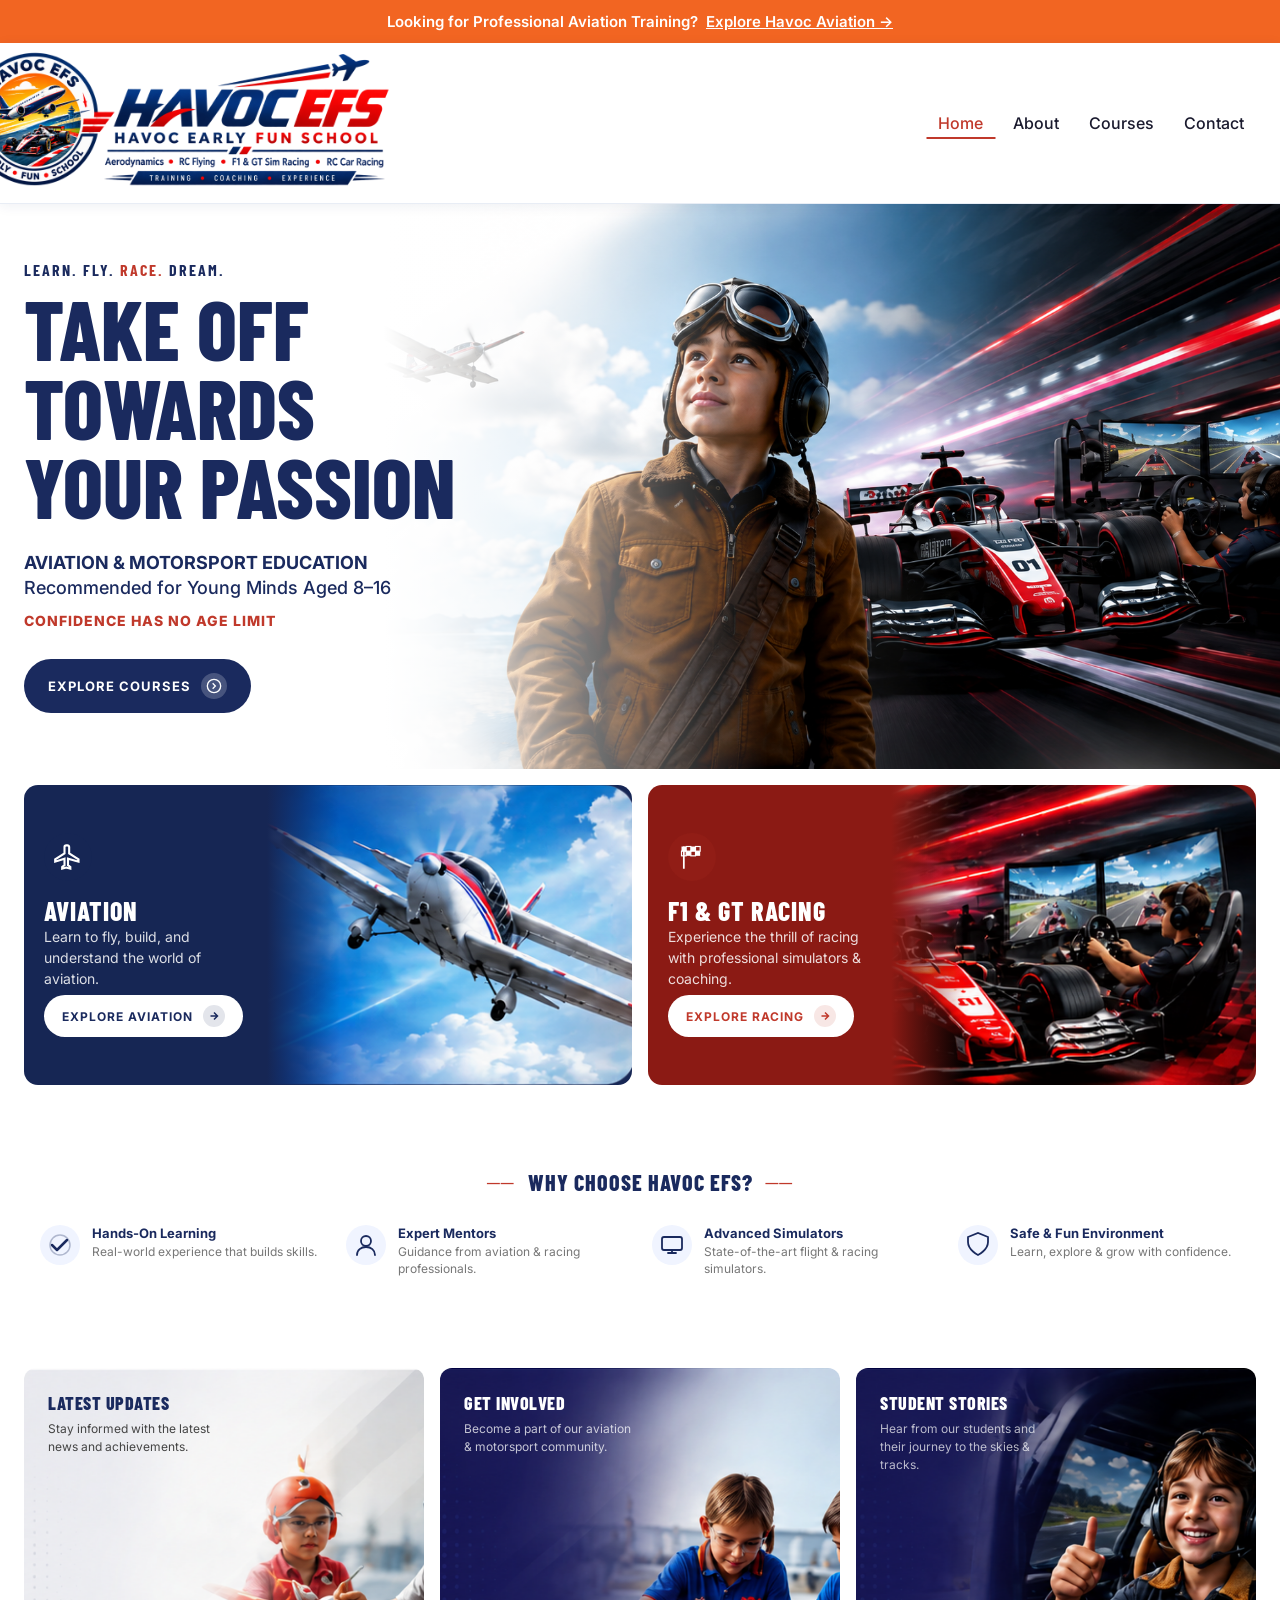
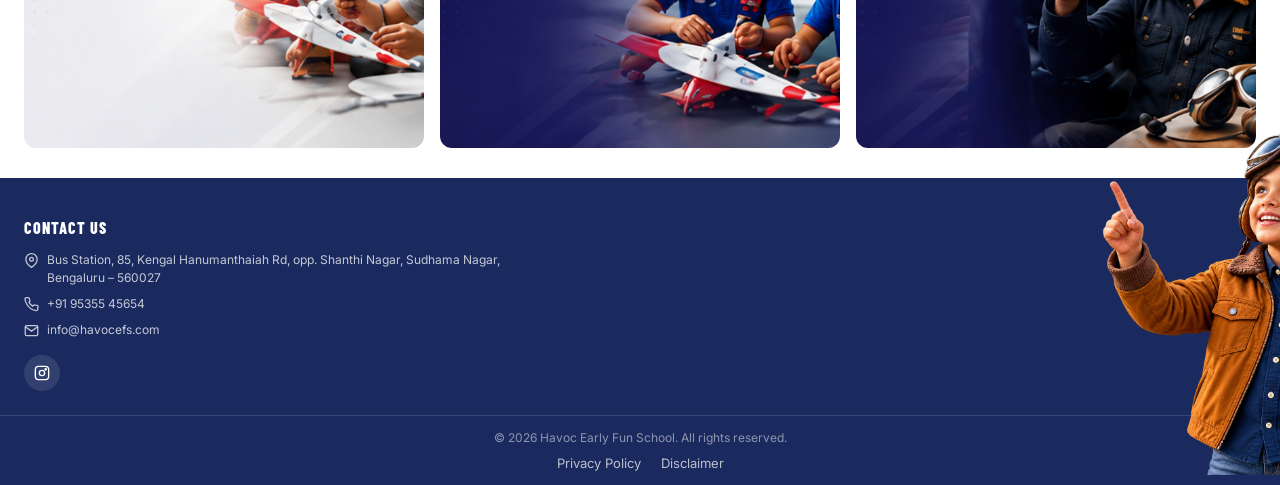
==== index.html @ c0b5cbd6 "UI: Add site-wide announcement banner pointing to Havoc Aviation" ====
<!DOCTYPE html>
<html lang="en">
<head>
  <meta charset="UTF-8" />
  <meta name="viewport" content="width=device-width, initial-scale=1.0" />
  <title>Havoc EFS – Havoc Early Fun School | Aviation & Motorsport for Kids</title>
  <meta name="description" content="Havoc Early Fun School – Aviation & Motorsport education for young minds aged 8–16. Learn aeromodelling, RC flying, F1 & GT sim racing with expert mentors." />
  <meta name="darkreader-lock" />
  <meta name="color-scheme" content="light dark" />
  <meta name="supported-color-schemes" content="light dark" />
  <link rel="preconnect" href="https://fonts.googleapis.com" />
  <link rel="preconnect" href="https://fonts.gstatic.com" crossorigin />
  <link href="https://fonts.googleapis.com/css2?family=Inter:wght@400;500;600;700;800;900&family=Barlow+Condensed:ital,wght@0,600;0,700;0,800;1,800&display=swap" rel="stylesheet" />
  <link rel="stylesheet" href="style.css" />
</head>
<body>

  <!-- ANNOUNCEMENT BAR -->
  <a href="https://havocaviation.com" class="announcement-bar" target="_blank" rel="noopener noreferrer">
    Looking for Professional Aviation Training? <span>Explore Havoc Aviation &rarr;</span>
  </a>

  <!-- NAVBAR -->
  <header class="navbar">
    <div class="nav-inner">
      <div class="nav-logo">
        <a href="/" id="logo-link">
          <img src="assets/home-page/logo.svg" alt="Havoc EFS – Havoc Early Fun School" class="nav-logo-img" />
        </a>
      </div>
      <button class="mobile-menu-btn" id="mobile-menu-btn" aria-label="Toggle Menu">
        <svg width="24" height="24" viewBox="0 0 24 24" fill="none" stroke="currentColor" stroke-width="2"><line x1="3" y1="12" x2="21" y2="12"/><line x1="3" y1="6" x2="21" y2="6"/><line x1="3" y1="18" x2="21" y2="18"/></svg>
      </button>
      <nav class="nav-links">
        <a href="/" class="nav-link active" id="nav-home">Home</a>
        <a href="/about" class="nav-link" id="nav-about">About</a>
        <a href="/courses" class="nav-link" id="nav-courses">Courses</a>

        <a href="/contact" class="nav-link" id="nav-contact">Contact</a>
      </nav>
    </div>
  </header>

  <!-- HERO -->
  <section class="hero" id="hero">
    <div class="bg-img-container right-align">
      <img src="assets/home-page/home-page_img1.png" alt="Havoc Hero Background">
      <div class="bg-img-overlay hero-gradient"></div>
    </div>
    <div class="hero-left">
      <p class="hero-tagline">LEARN. <span class="navy">FLY.</span> <span class="red">RACE.</span> DREAM.</p>
      <h1 class="hero-title">TAKE OFF TOWARDS<br>YOUR PASSION</h1>
      <p class="hero-sub" style="font-weight: 700; color: var(--navy); margin-bottom: 12px; line-height: 1.4;">
        AVIATION &amp; MOTORSPORT EDUCATION<br>
        <span style="font-weight: 500;">Recommended for Young Minds Aged 8–16</span>
      </p>
      <div style="color: var(--red); font-size: 14px; font-weight: 800; letter-spacing: 1px; margin-bottom: 30px;">
        CONFIDENCE HAS NO AGE LIMIT
      </div>
      <div class="hero-btns">
        <a href="/courses" class="btn-primary" id="btn-explore-courses">
          EXPLORE COURSES
          <span class="btn-icon-wrap"><svg width="16" height="16" viewBox="0 0 24 24" fill="none" stroke="currentColor" stroke-width="2"><circle cx="12" cy="12" r="10"/><path d="M10 8l4 4-4 4"/></svg></span>
        </a>
      </div>
    </div>
  </section>

  <!-- CARDS -->
  <section class="cards-section">
    <div class="card-aviation">
      <div class="card-left-content">
        <div class="card-icon-wrap blue-icon">
          <svg width="28" height="28" viewBox="0 0 24 24" fill="none" stroke="white" stroke-width="1.8">
            <path d="M21 16v-2l-8-5V3.5A1.5 1.5 0 0 0 11.5 2h-1A1.5 1.5 0 0 0 9 3.5V9l-8 5v2l8-2.5V19l-2 1.5V22l3.5-1 3.5 1v-1.5L12 19v-5.5z"/>
          </svg>
        </div>
        <div class="card-text">
          <h2 class="card-title">AVIATION</h2>
          <p class="card-desc">Learn to fly, build, and<br>understand the world of aviation.</p>
          <a href="/courses" class="btn-card-white" id="btn-explore-aviation">
            EXPLORE AVIATION
            <span class="btn-arrow-wrap"><svg width="12" height="12" viewBox="0 0 24 24" fill="none" stroke="#1a2a5e" stroke-width="3"><path d="M5 12h14M12 5l7 7-7 7"/></svg></span>
          </a>
        </div>
      </div>
      <div class="card-image-panel">
        <img src="assets/home-page/aviation.png" class="card-bg-img" alt="Aviation Background">
      </div>
    </div>
    <div class="card-racing">
      <div class="card-left-content">
        <div class="card-icon-wrap red-icon">
          <svg width="28" height="28" viewBox="0 0 24 24" fill="white">
            <rect x="3" y="3" width="4" height="4" fill="white"/>
            <rect x="7" y="3" width="4" height="4" fill="none" stroke="white" stroke-width="1"/>
            <rect x="11" y="3" width="4" height="4" fill="white"/>
            <rect x="15" y="3" width="4" height="4" fill="none" stroke="white" stroke-width="1"/>
            <rect x="3" y="7" width="4" height="4" fill="none" stroke="white" stroke-width="1"/>
            <rect x="7" y="7" width="4" height="4" fill="white"/>
            <rect x="11" y="7" width="4" height="4" fill="none" stroke="white" stroke-width="1"/>
            <rect x="15" y="7" width="4" height="4" fill="white"/>
            <line x1="5" y1="3" x2="5" y2="22" stroke="white" stroke-width="1.5"/>
          </svg>
        </div>
        <div class="card-text">
          <h2 class="card-title">F1 &amp; GT RACING</h2>
          <p class="card-desc">Experience the thrill of racing<br>with professional simulators &amp;<br>coaching.</p>
          <a href="/courses" class="btn-card-red" id="btn-explore-racing">
            EXPLORE RACING
            <span class="btn-arrow-wrap red-arrow"><svg width="12" height="12" viewBox="0 0 24 24" fill="none" stroke="#c0392b" stroke-width="3"><path d="M5 12h14M12 5l7 7-7 7"/></svg></span>
          </a>
        </div>
      </div>
      <div class="card-image-panel">
        <img src="assets/home-page/f1.png" class="card-bg-img" alt="F1 Racing Background">
      </div>
    </div>
  </section>

  <!-- WHY CHOOSE + EVENTS -->
  <section class="why-events-section">
    <div class="why-section">
      <h2 class="section-title">
        <span class="red-line">&#9472;&#9472;</span>
        &nbsp;WHY CHOOSE HAVOC EFS?&nbsp;
        <span class="red-line">&#9472;&#9472;</span>
      </h2>
      <div class="why-grid">
        <div class="why-item">
          <div class="why-icon">
            <svg width="40" height="40" viewBox="0 0 40 40" fill="none">
              <circle cx="20" cy="20" r="20" fill="#f0f4ff"/>
              <path d="M12 20l5 5 10-10" stroke="#1a2a5e" stroke-width="2.5" stroke-linecap="round" stroke-linejoin="round"/>
              <rect x="10" y="10" width="20" height="20" rx="10" fill="none" stroke="#1a2a5e" stroke-width="1.5" opacity="0.3"/>
            </svg>
          </div>
          <div class="why-text">
            <strong>Hands-On Learning</strong>
            <p>Real-world experience that builds skills.</p>
          </div>
        </div>
        <div class="why-item">
          <div class="why-icon">
            <svg width="40" height="40" viewBox="0 0 40 40" fill="none">
              <circle cx="20" cy="20" r="20" fill="#f0f4ff"/>
              <circle cx="20" cy="16" r="5" stroke="#1a2a5e" stroke-width="1.8" fill="none"/>
              <path d="M11 30c0-5 4-8 9-8s9 3 9 8" stroke="#1a2a5e" stroke-width="1.8" fill="none" stroke-linecap="round"/>
            </svg>
          </div>
          <div class="why-text">
            <strong>Expert Mentors</strong>
            <p>Guidance from aviation &amp; racing professionals.</p>
          </div>
        </div>
        <div class="why-item">
          <div class="why-icon">
            <svg width="40" height="40" viewBox="0 0 40 40" fill="none">
              <circle cx="20" cy="20" r="20" fill="#f0f4ff"/>
              <rect x="10" y="12" width="20" height="13" rx="2" stroke="#1a2a5e" stroke-width="1.8" fill="none"/>
              <path d="M16 28h8M20 25v3" stroke="#1a2a5e" stroke-width="1.8" stroke-linecap="round"/>
            </svg>
          </div>
          <div class="why-text">
            <strong>Advanced Simulators</strong>
            <p>State-of-the-art flight &amp; racing simulators.</p>
          </div>
        </div>
        <div class="why-item">
          <div class="why-icon">
            <svg width="40" height="40" viewBox="0 0 40 40" fill="none">
              <circle cx="20" cy="20" r="20" fill="#f0f4ff"/>
              <path d="M20 30s10-5 10-13V12l-10-4-10 4v5c0 8 10 13 10 13z" stroke="#1a2a5e" stroke-width="1.8" fill="none"/>
            </svg>
          </div>
          <div class="why-text">
            <strong>Safe &amp; Fun Environment</strong>
            <p>Learn, explore &amp; grow with confidence.</p>
          </div>
        </div>
      </div>
    </div>

  </section>



  <!-- BOTTOM 3 CARDS -->
  <section class="bottom-cards-section">
    <div class="bottom-card bc-updates" style="background-image: url('assets/home-page/updates.png'); background-size: cover; background-position: center;">
      <div class="bc-text">
        <h3>LATEST UPDATES</h3>
        <p>Stay informed with the latest news and achievements.</p>
      </div>
    </div>
    <div class="bottom-card bc-involved" style="background-image: url('assets/home-page/involved.png'); background-size: cover; background-position: center;">
      <div class="bc-text">
        <h3>GET INVOLVED</h3>
        <p>Become a part of our aviation &amp; motorsport community.</p>
      </div>
    </div>
    <div class="bottom-card bc-stories" style="background-image: url('assets/home-page/stories.png'); background-size: cover; background-position: center;">
      <div class="bc-text">
        <h3>STUDENT STORIES</h3>
        <p>Hear from our students and their journey to the skies &amp; tracks.</p>
      </div>
    </div>
  </section>

  <!-- FOOTER -->
  <footer class="site-footer">
    <div class="footer-top">
      <div class="footer-contact">
        <h4>CONTACT US</h4>
        <div class="contact-row">
          <svg width="15" height="15" viewBox="0 0 24 24" fill="none" stroke="currentColor" stroke-width="2"><path d="M21 10c0 7-9 13-9 13S3 17 3 10a9 9 0 0 1 18 0z"/><circle cx="12" cy="10" r="3"/></svg>
          <span>Bus Station, 85, Kengal Hanumanthaiah Rd, opp. Shanthi Nagar, Sudhama Nagar, Bengaluru – 560027</span>
        </div>
        <div class="contact-row">
          <svg width="15" height="15" viewBox="0 0 24 24" fill="none" stroke="currentColor" stroke-width="2"><path d="M22 16.92v3a2 2 0 0 1-2.18 2 19.79 19.79 0 0 1-8.63-3.07A19.5 19.5 0 0 1 4.69 12 19.79 19.79 0 0 1 1.61 3.38 2 2 0 0 1 3.59 1h3a2 2 0 0 1 2 1.72c.127.96.361 1.903.7 2.81a2 2 0 0 1-.45 2.11L7.91 8.56a16 16 0 0 0 6 6l1.27-1.27a2 2 0 0 1 2.11-.45c.907.339 1.85.573 2.81.7A2 2 0 0 1 22 16.92z"/></svg>
          <span>+91 95355 45654</span>
        </div>
        <div class="contact-row">
          <svg width="15" height="15" viewBox="0 0 24 24" fill="none" stroke="currentColor" stroke-width="2"><path d="M4 4h16c1.1 0 2 .9 2 2v12c0 1.1-.9 2-2 2H4c-1.1 0-2-.9-2-2V6c0-1.1.9-2 2-2z"/><polyline points="22,6 12,13 2,6"/></svg>
          <span>info@havocefs.com</span>
        </div>
        <div class="social-links">
          <a href="#" class="social-icon" id="social-ig" aria-label="Instagram"><svg width="16" height="16" viewBox="0 0 24 24" fill="none" stroke="currentColor" stroke-width="2"><rect x="2" y="2" width="20" height="20" rx="5" ry="5"/><circle cx="12" cy="12" r="4"/><circle cx="17.5" cy="6.5" r="1" fill="currentColor"/></svg></a>
        </div>
      </div>


      <div class="footer-kid">
        <img src="assets/home-page/boy-corner.png" alt="Young pilot" />
      </div>
    </div>

    <div class="footer-bottom">
      <p>© 2026 Havoc Early Fun School. All rights reserved.</p>
      <div class="footer-legal-links" style="margin-top: 10px; display: flex; justify-content: center; gap: 20px;">
        <a href="/privacy-policy" style="color: rgba(255,255,255,0.7); text-decoration: none; font-size: 13px;">Privacy Policy</a>
        <a href="/disclaimer" style="color: rgba(255,255,255,0.7); text-decoration: none; font-size: 13px;">Disclaimer</a>
      </div>
    </div>
  </footer>

  <script src="script.js"></script>
</body>
</html>
---- style.css ----
/* ===========================
   HAVOC EFS — style.css
   =========================== */

*, *::before, *::after { box-sizing: border-box; margin: 0; padding: 0; }

:root {
  color-scheme: light;
  --navy: #1a2a5e;
  --red: #c0392b;
  --red-light: #e74c3c;
  --gold: #e8a020;
  --white: #ffffff;
  --off-white: #f8f9fc;
  --text-dark: #1a1a2e;
  --text-mid: #444;
  --text-light: #777;
  --card-blue-bg: #162654;
  --card-red-bg: #8b1a14;
  --font-main: 'Inter', sans-serif;
  --font-display: 'Barlow Condensed', sans-serif;
}

html { scroll-behavior: smooth; }

body {
  font-family: var(--font-main);
  color: var(--text-dark);
  background: #fff;
  overflow-x: hidden;
}

/* ======= ANNOUNCEMENT BAR ======= */
.announcement-bar {
  display: block;
  background-color: #f26522;
  color: #fff;
  text-align: center;
  padding: 12px 15px;
  font-size: 15px;
  font-weight: 600;
  text-decoration: none;
  font-family: var(--font-body);
  transition: background-color 0.2s ease;
}

.announcement-bar:hover {
  background-color: #e55311;
  color: #fff;
}

.announcement-bar span {
  text-decoration: underline;
  margin-left: 4px;
}

/* ======= NAVBAR ======= */
.navbar {
  position: sticky;
  top: 0;
  z-index: 1000;
  background: #fff;
  border-bottom: 1px solid #e8edf5;
  box-shadow: 0 2px 12px rgba(26,42,94,0.07);
}

.nav-inner {
  width: 100%;
  max-width: 1400px;
  margin: 0 auto;
  padding: 0 24px;
  display: flex;
  align-items: center;
  justify-content: space-between;
  min-height: 120px;
}

.nav-logo {
  display: flex;
  align-items: center;
  gap: 12px;
  text-decoration: none;
}

.logo-badge svg { display: block; flex-shrink: 0; }


.nav-logo a {
  display: block;
  line-height: 0;
}

.nav-logo-img {
  height: 160px;
  width: auto;
  display: block;
  object-fit: contain;
  margin-left: -72px;
}

/* Prevent Dark Reader from inverting the logo */
html[data-darkreader-mode] .nav-logo-img,
html[data-darkreader-scheme="dark"] .nav-logo-img {
  filter: invert(1) hue-rotate(180deg) !important;
}



.nav-links {
  display: flex;
  align-items: center;
  gap: 6px;
}

.nav-link {
  font-size: 16px;
  font-weight: 500;
  color: var(--text-dark);
  text-decoration: none;
  padding: 6px 12px;
  border-radius: 4px;
  transition: color 0.2s;
  position: relative;
}

.mobile-menu-btn {
  display: none;
  background: none;
  border: none;
  cursor: pointer;
  color: var(--navy);
  padding: 8px;
}

.nav-link::after {
  content: '';
  position: absolute;
  bottom: 0;
  left: 50%;
  transform: translateX(-50%);
  width: 0;
  height: 2px;
  background: var(--red);
  transition: width 0.2s ease, opacity 0.2s ease;
  opacity: 0;
}

.nav-link.active { color: var(--red); }
.nav-link.active::after,
.nav-link:hover::after { width: 100%; opacity: 1; }
.nav-link:hover { color: var(--red); }

.btn-login {
  display: flex;
  align-items: center;
  gap: 7px;
  background: var(--navy);
  color: #fff;
  font-size: 13px;
  font-weight: 600;
  padding: 9px 20px;
  border-radius: 50px;
  text-decoration: none;
  margin-left: 10px;
  transition: background 0.2s, transform 0.15s;
}

.btn-login:hover { background: var(--red); transform: translateY(-1px); }

/* ======= HERO ======= */
.hero {
  width: 100%;
  display: flex;
  align-items: stretch;
  min-height: 500px;
  overflow: hidden;
  position: relative;
  background: #fff;
}

.hero-left {
  flex: 0 0 40%;
  max-width: 580px;
  padding: 56px 32px 56px clamp(24px, calc((100vw - 1400px) / 2 + 24px), 120px);
  display: flex;
  flex-direction: column;
  justify-content: center;
  z-index: 2;
  background: transparent;
}

.hero-tagline {
  font-family: var(--font-display);
  font-size: 16px;
  font-weight: 700;
  color: var(--navy);
  letter-spacing: 2px;
  margin-bottom: 10px;
}

.hero-tagline .red { color: var(--red); }

.hero-title {
  font-family: var(--font-display);
  font-size: clamp(48px, 6.5vw, 92px);
  font-weight: 800;
  color: var(--navy);
  line-height: 0.95;
  margin-bottom: 24px;
  text-transform: uppercase;
}

.hero-sub {
  font-size: 18px;
  color: var(--navy);
  line-height: 1.5;
  margin-bottom: 40px;
}

.hero-btns {
  display: flex;
  align-items: center;
  gap: 14px;
  flex-wrap: wrap;
}

.btn-primary {
  display: inline-flex;
  align-items: center;
  gap: 10px;
  background: var(--navy);
  color: #fff;
  font-size: 13px;
  font-weight: 700;
  letter-spacing: 1px;
  padding: 14px 24px;
  border-radius: 50px;
  text-decoration: none;
  transition: background 0.2s, transform 0.15s;
}

.btn-primary:hover { background: var(--red); transform: translateY(-2px); }

.btn-icon-wrap {
  display: flex;
  align-items: center;
  justify-content: center;
  width: 26px;
  height: 26px;
  border-radius: 50%;
  background: rgba(255,255,255,0.2);
}

.btn-icon-wrap.play { background: rgba(255,255,255,0.2); }

.btn-outline {
  display: inline-flex;
  align-items: center;
  gap: 10px;
  background: transparent;
  color: var(--navy);
  font-size: 13px;
  font-weight: 700;
  letter-spacing: 1px;
  padding: 13px 24px;
  border-radius: 50px;
  border: 2px solid var(--navy);
  text-decoration: none;
  transition: all 0.2s;
}

.btn-outline:hover { background: var(--navy); color: #fff; }


/* ======= CARDS: AVIATION + RACING ======= */
/* ===== CARDS SECTION ===== */
.cards-section {
  max-width: 1400px;
  margin: 0 auto;
  padding: 16px 24px 24px;
  display: grid;
  grid-template-columns: 1fr 1fr;
  gap: 16px;
  box-sizing: border-box;
}

.card-aviation,
.card-racing {
  display: flex;
  flex-direction: row;
  align-items: stretch;
  min-height: 300px;
  border-radius: 14px;
  overflow: hidden;
  position: relative;
}

.card-aviation { background-color: var(--card-blue-bg); }
.card-racing  { background-color: var(--card-red-bg); }

/* Left text panel */
.card-left-content {
  flex: 0 0 40%;
  padding: 28px 20px;
  display: flex;
  flex-direction: column;
  justify-content: center;
  gap: 10px;
  position: relative;
  z-index: 2;
}

/* Right image panel */
.card-image-panel {
  flex: 1;
  position: relative;
  overflow: hidden;
}

.card-bg-img {
  position: absolute;
  top: 0; left: 0; right: 0; bottom: 0;
  width: 100%; height: 100%;
  object-fit: cover;
  object-position: right center;
  z-index: 0;
}

/* Gradient fade from card bg color into image on the left edge */
.card-aviation .card-image-panel::before {
  content: '';
  position: absolute;
  top: 0; left: 0; bottom: 0;
  width: 20%;
  background: linear-gradient(to right, var(--card-blue-bg) 0%, transparent 100%);
  z-index: 1;
}

.card-racing .card-image-panel::before {
  content: '';
  position: absolute;
  top: 0; left: 0; bottom: 0;
  width: 20%;
  background: linear-gradient(to right, var(--card-red-bg) 0%, transparent 100%);
  z-index: 1;
}

.card-icon-wrap {
  width: 48px;
  height: 48px;
  border-radius: 50%;
  display: flex;
  align-items: center;
  justify-content: center;
  margin-bottom: 4px;
}

.blue-icon { background: rgba(255,255,255,0.15); }
.red-icon  { background: rgba(255,255,255,0.15); }

.card-title {
  font-family: var(--font-display);
  font-size: 26px;
  font-weight: 800;
  color: #fff;
  letter-spacing: 1px;
  text-transform: uppercase;
}

.card-desc {
  font-size: 14px;
  color: rgba(255,255,255,0.85);
  line-height: 1.5;
}

.btn-card-white {
  display: inline-flex;
  align-items: center;
  gap: 10px;
  background: #fff;
  color: var(--navy);
  font-size: 12px;
  font-weight: 700;
  letter-spacing: 1px;
  padding: 10px 18px;
  border-radius: 50px;
  text-decoration: none;
  margin-top: 6px;
  align-self: flex-start;
  transition: transform 0.15s, box-shadow 0.15s;
}

.btn-card-white:hover { transform: translateY(-2px); box-shadow: 0 4px 14px rgba(0,0,0,0.2); }

.btn-card-red {
  display: inline-flex;
  align-items: center;
  gap: 10px;
  background: #fff;
  color: var(--red);
  font-size: 12px;
  font-weight: 700;
  letter-spacing: 1px;
  padding: 10px 18px;
  border-radius: 50px;
  text-decoration: none;
  margin-top: 6px;
  align-self: flex-start;
  transition: transform 0.15s, box-shadow 0.15s;
}

.btn-card-red:hover { transform: translateY(-2px); box-shadow: 0 4px 14px rgba(0,0,0,0.2); }

.btn-arrow-wrap {
  display: flex;
  align-items: center;
  justify-content: center;
  width: 22px;
  height: 22px;
  border-radius: 50%;
  background: rgba(26,42,94,0.12);
}
  display: inline-flex;
  align-items: center;
  gap: 10px;
  background: var(--navy);
  color: #fff;
  font-size: 13px;
  font-weight: 700;
  letter-spacing: 1px;
  padding: 14px 24px;
  border-radius: 50px;
  text-decoration: none;
  transition: background 0.2s, transform 0.15s;
}

.btn-primary:hover { background: var(--red); transform: translateY(-2px); }

.btn-icon-wrap {
  display: flex;
  align-items: center;
  justify-content: center;
  width: 26px;
  height: 26px;
  border-radius: 50%;
  background: rgba(255,255,255,0.2);
}

.btn-icon-wrap.play { background: rgba(255,255,255,0.2); }

.btn-outline {
  display: inline-flex;
  align-items: center;
  gap: 10px;
  background: transparent;
  color: var(--navy);
  font-size: 13px;
  font-weight: 700;
  letter-spacing: 1px;
  padding: 13px 24px;
  border-radius: 50px;
  border: 2px solid var(--navy);
  text-decoration: none;
  transition: all 0.2s;
}

.btn-outline:hover { background: var(--navy); color: #fff; }


/* ======= CARDS: AVIATION + RACING ======= */
/* ===== CARDS SECTION ===== */
.cards-section {
  max-width: 1400px;
  margin: 0 auto;
  padding: 16px 24px 24px;
  display: grid;
  grid-template-columns: 1fr 1fr;
  gap: 16px;
  box-sizing: border-box;
}

.card-aviation,
.card-racing {
  display: flex;
  flex-direction: row;
  align-items: stretch;
  min-height: 300px;
  border-radius: 14px;
  overflow: hidden;
  position: relative;
}

.card-aviation { background-color: var(--card-blue-bg); }
.card-racing  { background-color: var(--card-red-bg); }

/* Left text panel */
.card-left-content {
  flex: 0 0 40%;
  padding: 28px 20px;
  display: flex;
  flex-direction: column;
  justify-content: center;
  gap: 10px;
  position: relative;
  z-index: 2;
}

/* Right image panel */
.card-image-panel {
  flex: 1;
  position: relative;
  overflow: hidden;
}

.card-bg-img {
  position: absolute;
  top: 0; left: 0; right: 0; bottom: 0;
  width: 100%; height: 100%;
  object-fit: cover;
  object-position: right center;
  z-index: 0;
}

/* Gradient fade from card bg color into image on the left edge */
.card-aviation .card-image-panel::before {
  content: '';
  position: absolute;
  top: 0; left: 0; bottom: 0;
  width: 20%;
  background: linear-gradient(to right, var(--card-blue-bg) 0%, transparent 100%);
  z-index: 1;
}

.card-racing .card-image-panel::before {
  content: '';
  position: absolute;
  top: 0; left: 0; bottom: 0;
  width: 20%;
  background: linear-gradient(to right, var(--card-red-bg) 0%, transparent 100%);
  z-index: 1;
}

.card-icon-wrap {
  width: 48px;
  height: 48px;
  border-radius: 50%;
  display: flex;
  align-items: center;
  justify-content: center;
  margin-bottom: 4px;
}

.blue-icon { background: rgba(255,255,255,0.15); }
.red-icon  { background: rgba(255,255,255,0.15); }

.card-title {
  font-family: var(--font-display);
  font-size: 26px;
  font-weight: 800;
  color: #fff;
  letter-spacing: 1px;
  text-transform: uppercase;
}

.card-desc {
  font-size: 14px;
  color: rgba(255,255,255,0.85);
  line-height: 1.5;
}

.btn-card-white {
  display: inline-flex;
  align-items: center;
  gap: 10px;
  background: #fff;
  color: var(--navy);
  font-size: 12px;
  font-weight: 700;
  letter-spacing: 1px;
  padding: 10px 18px;
  border-radius: 50px;
  text-decoration: none;
  margin-top: 6px;
  align-self: flex-start;
  transition: transform 0.15s, box-shadow 0.15s;
}

.btn-card-white:hover { transform: translateY(-2px); box-shadow: 0 4px 14px rgba(0,0,0,0.2); }

.btn-card-red {
  display: inline-flex;
  align-items: center;
  gap: 10px;
  background: #fff;
  color: var(--red);
  font-size: 12px;
  font-weight: 700;
  letter-spacing: 1px;
  padding: 10px 18px;
  border-radius: 50px;
  text-decoration: none;
  margin-top: 6px;
  align-self: flex-start;
  transition: transform 0.15s, box-shadow 0.15s;
}

.btn-card-red:hover { transform: translateY(-2px); box-shadow: 0 4px 14px rgba(0,0,0,0.2); }

.btn-arrow-wrap {
  display: flex;
  align-items: center;
  justify-content: center;
  width: 22px;
  height: 22px;
  border-radius: 50%;
  background: rgba(26,42,94,0.12);
}

.btn-arrow-wrap.red-arrow { background: rgba(192,57,43,0.12); }


/* ======= WHY CHOOSE + EVENTS ======= */
.why-events-section {
  max-width: 1400px;
  margin: 0 auto;
  padding: 60px 24px;
  display: block;
}

.why-events-section .section-title {
  justify-content: center;
}

.section-title {
  font-family: var(--font-display);
  font-size: 22px;
  font-weight: 800;
  color: var(--navy);
  letter-spacing: 1px;
  text-transform: uppercase;
  margin-bottom: 24px;
  display: flex;
  align-items: center;
  gap: 8px;
}

.red-line { color: var(--red); font-size: 18px; }

.why-grid {
  display: grid;
  grid-template-columns: repeat(4, 1fr);
  gap: 24px;
  max-width: 1200px;
  margin: 30px auto 0;
}

.why-item {
  display: flex;
  align-items: flex-start;
  gap: 12px;
}

.why-icon { flex-shrink: 0; }

.why-text strong {
  display: block;
  font-size: 13px;
  font-weight: 700;
  color: var(--navy);
  margin-bottom: 3px;
}

.why-text p {
  font-size: 12px;
  color: var(--text-light);
  line-height: 1.4;
}

/* Events */
.events-section { display: flex; flex-direction: column; }

.events-header {
  display: flex;
  align-items: center;
  justify-content: space-between;
  margin-bottom: 18px;
}

.events-title-text {
  font-family: var(--font-display);
  font-size: 22px;
  font-weight: 800;
  color: var(--navy);
  letter-spacing: 1px;
  text-transform: uppercase;
  margin-bottom: 0;
}

.view-all-link {
  font-size: 12px;
  font-weight: 700;
  color: var(--navy);
  text-decoration: none;
  letter-spacing: 0.5px;
  display: flex;
  align-items: center;
  gap: 4px;
  transition: color 0.2s;
}

.view-all-link:hover { color: var(--red); }

.event-card {
  display: flex;
  align-items: center;
  gap: 14px;
  background: #fff;
  border: 1.5px solid #e4eaf5;
  border-radius: 10px;
  padding: 14px;
  box-shadow: 0 2px 12px rgba(26,42,94,0.07);
}

.event-date-badge {
  background: var(--navy);
  color: #fff;
  border-radius: 8px;
  padding: 8px 10px;
  text-align: center;
  min-width: 48px;
  flex-shrink: 0;
}

.event-month {
  display: block;
  font-size: 10px;
  font-weight: 700;
  letter-spacing: 1px;
  color: #7badf5;
}

.event-day {
  display: block;
  font-size: 26px;
  font-weight: 900;
  line-height: 1;
}

.event-img {
  width: 90px;
  height: 72px;
  border-radius: 6px;
  object-fit: cover;
  flex-shrink: 0;
}

.event-info { flex: 1; }

.event-name {
  font-size: 14px;
  font-weight: 800;
  color: var(--navy);
  text-transform: uppercase;
  line-height: 1.2;
  margin-bottom: 6px;
}

.event-meta {
  font-size: 11px;
  color: var(--text-light);
  display: flex;
  align-items: center;
  gap: 4px;
  margin-bottom: 2px;
}

.btn-register {
  background: var(--navy);
  color: #fff;
  font-size: 11px;
  font-weight: 700;
  letter-spacing: 0.5px;
  padding: 10px 14px;
  border-radius: 6px;
  text-decoration: none;
  white-space: nowrap;
  transition: background 0.2s;
}

.btn-register:hover { background: var(--red); }

/* ======= STATS STRIP ======= */
.stats-strip {
  background: var(--navy);
  padding: 28px 24px;
  display: flex;
  justify-content: center;
  gap: 60px;
}

.stat-item {
  display: flex;
  align-items: center;
  gap: 14px;
  color: #fff;
}

.stat-icon {
  font-size: 26px;
  opacity: 0.9;
}

.stat-num {
  font-family: var(--font-display);
  font-size: 36px;
  font-weight: 800;
  color: #fff;
  line-height: 1;
}

.stat-label {
  font-size: 12px;
  color: rgba(255,255,255,0.7);
  max-width: 80px;
  line-height: 1.3;
}

/* ======= BOTTOM 3 CARDS ======= */
.bottom-cards-section {
  max-width: 1400px;
  margin: 0 auto;
  padding: 30px 24px;
  display: grid;
  grid-template-columns: 1fr 1fr 1fr;
  gap: 16px;
}

.bottom-card {
  border-radius: 12px;
  overflow: hidden;
  display: flex;
  flex-direction: column;
  min-height: 380px;
  position: relative;
}

.bc-updates { background: #f5f7fb; }
.bc-involved { background: var(--navy); }
.bc-stories { background: #1e1e2e; }

.bc-text {
  padding: 24px 24px 14px;
  flex: 1;
  z-index: 2;
  position: relative;
  max-width: 55%;
}

.bc-updates .bc-text h3 { color: var(--navy); }
.bc-updates .bc-text p { color: var(--text-mid); }
.bc-involved .bc-text h3 { color: #fff; }
.bc-involved .bc-text p { color: rgba(255,255,255,0.75); }
.bc-stories .bc-text h3 { color: #fff; }
.bc-stories .bc-text p { color: rgba(255,255,255,0.7); }

.bc-text h3 {
  font-family: var(--font-display);
  font-size: 18px;
  font-weight: 800;
  letter-spacing: 0.5px;
  text-transform: uppercase;
  margin-bottom: 6px;
}

.bc-text p {
  font-size: 12px;
  line-height: 1.5;
  margin-bottom: 12px;
}

.explore-link {
  font-size: 12px;
  font-weight: 700;
  text-decoration: none;
  letter-spacing: 0.5px;
  display: inline-flex;
  align-items: center;
  gap: 4px;
  transition: gap 0.2s;
}

.explore-link:hover { gap: 8px; }

.bc-updates .explore-link { color: var(--navy); }
.bc-involved .explore-link { color: rgba(255,255,255,0.9); }
.bc-stories .explore-link { color: rgba(255,255,255,0.9); }

.bc-img {
  width: 100%;
  height: 240px;
  object-fit: cover;
  display: block;
}

/* ======= FOOTER ======= */
.site-footer {
  background: var(--navy);
  color: #fff;
  position: relative;
  z-index: 10;
}

.footer-top {
  max-width: 1400px;
  margin: 0 auto;
  padding: 40px 24px 24px;
  display: grid;
  grid-template-columns: 1.2fr 1.5fr;
  gap: 40px;
  align-items: start;
  position: relative;
}

.footer-contact h4 {
  font-family: var(--font-display);
  font-size: 16px;
  font-weight: 800;
  letter-spacing: 1px;
  text-transform: uppercase;
  margin-bottom: 14px;
  color: #fff;
}

.contact-row {
  display: flex;
  align-items: flex-start;
  gap: 8px;
  font-size: 12px;
  color: rgba(255,255,255,0.75);
  margin-bottom: 8px;
  line-height: 1.5;
}

.contact-row svg { flex-shrink: 0; margin-top: 2px; }

.social-links {
  display: flex;
  gap: 10px;
  margin-top: 16px;
}

.social-icon {
  width: 36px;
  height: 36px;
  border-radius: 50%;
  background: rgba(255,255,255,0.1);
  display: flex;
  align-items: center;
  justify-content: center;
  color: #fff;
  text-decoration: none;
  transition: background 0.2s, transform 0.15s;
}

.social-icon:hover { background: var(--red); transform: translateY(-2px); }

/* Newsletter */
.footer-newsletter h4 {
  font-family: var(--font-display);
  font-size: 20px;
  font-weight: 800;
  letter-spacing: 1px;
  text-transform: uppercase;
  margin-bottom: 6px;
  color: #fff;
}

.footer-newsletter p {
  font-size: 13px;
  color: rgba(255,255,255,0.7);
  margin-bottom: 18px;
}

.newsletter-form {
  display: flex;
  gap: 10px;
  flex-wrap: wrap;
}

.newsletter-input {
  flex: 1;
  min-width: 220px;
  max-width: 320px;
  padding: 13px 18px;
  border-radius: 50px;
  border: 1.5px solid rgba(255,255,255,0.2);
  background: rgba(255,255,255,0.08);
  color: #fff;
  font-size: 13px;
  outline: none;
  transition: border-color 0.2s;
}

.newsletter-input::placeholder { color: rgba(255,255,255,0.45); }
.newsletter-input:focus { border-color: rgba(255,255,255,0.5); }

.btn-subscribe {
  display: inline-flex;
  align-items: center;
  gap: 8px;
  background: var(--red);
  color: #fff;
  font-size: 13px;
  font-weight: 700;
  letter-spacing: 0.5px;
  padding: 13px 22px;
  border-radius: 50px;
  border: none;
  cursor: pointer;
  transition: background 0.2s, transform 0.15s;
}

.btn-subscribe:hover { background: #a93226; transform: translateY(-1px); }

.footer-decor {
  margin-top: 14px;
  opacity: 0.8;
}

/* Footer kid image */
.footer-kid {
  position: absolute;
  bottom: -60px; /* pull down further to account for transparent pixels in the image */
  right: -120px; /* push further to the right so he doesn't block the subscribe field */
  z-index: 5;
  pointer-events: none; /* so he doesn't block clicks on the subscribe button */
}

.footer-kid img {
  width: 520px;
  height: auto;
  display: block;
}

/* Footer bottom */
.footer-bottom {
  border-top: 1px solid rgba(255,255,255,0.12);
  padding: 14px 24px;
  text-align: center;
  font-size: 12px;
  color: rgba(255,255,255,0.5);
}

/* ======= ABOUT PAGE ======= */
.about-hero {
  width: 100%;
  height: 400px;
  display: flex;
  align-items: center;
  justify-content: center;
  text-align: center;
  padding: 0 24px;
  position: relative;
  overflow: hidden;
}

.about-hero-content {
  max-width: 800px;
  position: relative;
  z-index: 2;
}

.about-title {
  font-family: var(--font-display);
  font-size: 56px;
  color: white;
  margin: 0 0 16px;
  text-transform: uppercase;
}

.about-subtitle {
  font-size: 18px;
  color: rgba(255, 255, 255, 0.9);
  line-height: 1.6;
}

.about-pillars {
  max-width: 1400px;
  margin: 64px auto;
  padding: 0 24px;
  display: grid;
  grid-template-columns: repeat(3, 1fr);
  gap: 32px;
}

.pillar-card {
  background: white;
  border-radius: 12px;
  overflow: hidden;
  box-shadow: 0 4px 20px rgba(0, 0, 0, 0.05);
  transition: transform 0.3s;
  display: flex;
  flex-direction: column;
}

.pillar-card:hover {
  transform: translateY(-5px);
}

.pillar-img-wrap {
  width: 100%;
  height: 240px;
  overflow: hidden;
}

.pillar-img-wrap img {
  width: 100%;
  height: 100%;
  object-fit: cover;
}

.pillar-text {
  padding: 32px 24px;
  text-align: center;
  flex-grow: 1;
}

.pillar-text h3 {
  font-family: var(--font-display);
  font-size: 28px;
  color: var(--navy);
  margin: 0 0 16px;
}

.pillar-text p {
  color: var(--text-dark);
  line-height: 1.6;
  margin: 0;
}

/* ======= RESPONSIVE ======= */
@media (max-width: 1100px) {
  .hero { flex-direction: column; padding-top: 0; min-height: auto; }
  .hero-left { flex: none; width: 100%; max-width: 100%; padding: 40px 24px; align-items: center; text-align: center; }
  .cards-section { grid-template-columns: 1fr; }
  .why-events-section { grid-template-columns: 1fr; }
  .stats-strip { gap: 30px; flex-wrap: wrap; }
  .bottom-cards-section { grid-template-columns: 1fr; }
  .footer-top { grid-template-columns: 1fr 1fr; }
  .footer-kid { display: none; }
  .about-pillars { grid-template-columns: 1fr; }
}

@media (max-width: 768px) {
  .nav-inner { min-height: 80px; justify-content: space-between; position: relative; }
  .nav-logo-img { height: 100px; margin-left: 0; }
  
  .mobile-menu-btn { display: block; }
  .nav-links { 
    display: none; 
    flex-direction: column;
    position: absolute;
    top: 100%; left: 0; right: 0;
    background: #fff;
    padding: 16px 24px;
    box-shadow: 0 10px 20px rgba(0,0,0,0.1);
    border-top: 1px solid #eee;
    z-index: 999;
  }
  .nav-links.show { display: flex; }
  .nav-link { padding: 12px; border-bottom: 1px solid #f0f0f0; width: 100%; text-align: left; }
  .nav-link:last-child { border-bottom: none; }
  .btn-login { position: absolute; right: 16px; padding: 6px 12px; font-size: 11px; }

  /* Hero - mobile: text on top with white bg, image shows below */
  .hero { flex-direction: column; }
  .hero-left {
    padding: 30px 16px 30px 16px;
    background: #fff;
    position: relative;
    z-index: 2;
    width: 100%;
  }
  .hero .bg-img-container {
    position: relative;
    top: auto; left: auto; right: auto; bottom: auto;
    width: 100%;
    height: 260px;
    z-index: 0;
  }
  .hero .bg-img-overlay.hero-gradient { display: none; }
  .hero-title { font-size: 36px; margin-bottom: 16px; }
  .hero-sub { font-size: 16px; margin-bottom: 24px; }
  
  /* Cards Section */
  .card-aviation, .card-racing { flex-direction: column-reverse; min-height: auto; }
  .card-left-content { padding: 30px 20px; flex: none; width: 100%; text-align: center; align-items: center; }
  .card-image-panel { width: 100%; height: 200px; flex: none; }
  
  .card-aviation .card-image-panel::before {
    width: 100%; height: 40px; top: auto; bottom: 0; left: 0;
    background: linear-gradient(to bottom, transparent 0%, var(--card-blue-bg) 100%);
  }
  .card-racing .card-image-panel::before {
    width: 100%; height: 40px; top: auto; bottom: 0; left: 0;
    background: linear-gradient(to bottom, transparent 0%, var(--card-red-bg) 100%);
  }

  .why-grid { grid-template-columns: 1fr; }
  
  /* Stats */
  .stats-strip { gap: 20px; flex-direction: column; text-align: center; }
  .stat-item { flex-direction: column; gap: 8px; }
  .stat-label { max-width: 100%; }
  
  /* Footer */
  .footer-top { grid-template-columns: 1fr; text-align: center; padding-top: 30px; }
  .contact-row { justify-content: center; }
  .social-links { justify-content: center; }
  .newsletter-form { flex-direction: column; }
  .newsletter-input { max-width: 100%; width: 100%; text-align: center; }
  .btn-subscribe { justify-content: center; }
  
  /* About Page */
  .about-hero { height: 300px; }
  .about-title { font-size: 36px; }
  .footer-bottom { font-size: 11px; }
}

/* ======= BACKGROUND IMAGE UTILITIES ======= */
.bg-img-container {
  position: absolute;
  top: 0; left: 0; right: 0; bottom: 0;
  z-index: 0;
  overflow: hidden;
}

.bg-img-container img {
  width: 100%;
  height: 100%;
  object-fit: cover;
  object-position: center;
}

.bg-img-container.right-align img {
  object-position: right center;
}

.bg-img-overlay {
  position: absolute;
  top: 0; left: 0; right: 0; bottom: 0;
  z-index: 1;
}

.bg-img-overlay.hero-gradient {
  background: linear-gradient(to right, #ffffff 30%, transparent 60%);
}

.bg-img-overlay.about-gradient {
  background: linear-gradient(to bottom, rgba(26,42,94,0.7), rgba(26,42,94,0.9));
}

/* ======= COURSES PAGE ======= */
.courses-hero {
  background: #f7f9fc;
  padding: 60px 24px;
  text-align: center;
  position: relative;
  overflow: hidden;
}

.courses-title {
  font-family: var(--font-display);
  color: var(--navy);
  font-size: 48px;
  margin-bottom: 8px;
}

.courses-subtitle {
  color: var(--text-dark);
  font-size: 18px;
  display: flex;
  align-items: center;
  justify-content: center;
  gap: 12px;
}

.courses-subtitle svg {
  color: var(--navy);
}

.courses-container {
  max-width: 1200px;
  margin: 0 auto;
  padding: 40px 24px;
}

.course-category-block {
  background: #fff;
  border-radius: 20px;
  padding: 30px;
  margin-bottom: 40px;
  box-shadow: 0 4px 20px rgba(0,0,0,0.05);
}

.category-header {
  display: flex;
  justify-content: space-between;
  align-items: center;
  margin-bottom: 24px;
}

.category-title-wrapper {
  display: flex;
  align-items: center;
  justify-content: center;
  gap: 12px;
}

.category-icon {
  width: 40px; height: 40px;
  border-radius: 50%;
  display: flex;
  align-items: center;
  justify-content: center;
}
.blue-icon { background: rgba(26,42,94,0.1); color: var(--navy); }
.red-icon { background: rgba(192,57,43,0.1); color: var(--red); }

.category-title {
  font-family: var(--font-display);
  font-size: 24px;
  margin: 0;
}
.navy-text { color: var(--navy); }
.red-text { color: var(--red); }

.view-all-link {
  color: var(--navy);
  text-decoration: none;
  font-weight: 600;
  font-size: 14px;
}
.view-all-link:hover { text-decoration: underline; }

.course-grid {
  display: grid;
  grid-template-columns: repeat(2, minmax(0, 420px));
  justify-content: center;
  gap: 32px;
}

.course-card {
  border: 1px solid #eee;
  border-radius: 12px;
  overflow: hidden;
  display: flex;
  flex-direction: column;
  position: relative;
  transition: transform 0.2s ease, box-shadow 0.2s ease;
}

.course-card:hover {
  transform: translateY(-4px);
  box-shadow: 0 12px 24px rgba(0, 0, 0, 0.08);
}

.course-card .course-btn-icon::after {
  content: "";
  position: absolute;
  top: 0;
  left: 0;
  right: 0;
  bottom: 0;
  z-index: 10;
}

.course-card-img {
  width: 100%;
  height: auto;
}

.course-card-img img {
  width: 100%;
  height: auto;
  display: block;
}

.course-card-content {
  padding: 16px;
  flex-grow: 1;
  display: flex;
  flex-direction: column;
}

.course-card-title {
  font-size: 18px;
  margin: 0 0 4px 0;
  font-family: var(--font-display);
}

.course-card-age {
  color: #666;
  font-size: 12px;
  margin: 0 0 16px 0;
  flex-grow: 1;
}

.course-card-footer {
  display: flex;
  justify-content: space-between;
  align-items: center;
}

.course-btn-icon {
  width: 32px; height: 32px;
  border-radius: 50%;
  display: flex; align-items: center; justify-content: center;
  text-decoration: none;
}
.blue-btn { background: var(--navy); color: #fff; }
.red-btn-outline { border: 1px solid var(--red); color: var(--red); }
.blue-btn-outline { border: 1px solid var(--navy); color: var(--navy); }

.course-arrow { font-size: 18px; font-weight: bold; }
.red-arrow { color: var(--red); }

/* CTA BANNER */
.courses-cta-banner {
  background: var(--navy);
  border-radius: 20px;
  padding: 40px;
  display: flex;
  justify-content: space-between;
  align-items: center;
  margin-top: 20px;
  color: #fff;
  position: relative;
  overflow: hidden;
}

.cta-banner-content {
  z-index: 2;
  position: relative;
}

.cta-banner-content h3 {
  font-family: var(--font-display);
  font-size: 28px;
  margin: 0 0 8px 0;
}

.cta-banner-content p {
  margin: 0 0 24px 0;
  color: #ddd;
}

.cta-btn {
  display: inline-block;
  padding: 12px 24px;
  background: var(--red);
  color: #fff;
  text-decoration: none;
  border-radius: 4px;
  font-weight: 600;
}

.cta-banner-img {
  position: absolute;
  bottom: 0; right: 40px;
  height: 120%;
  z-index: 1;
}

.cta-banner-img img {
  height: 100%;
  object-fit: contain;
}

/* RESPONSIVE */
@media (max-width: 1024px) {
  .course-grid { grid-template-columns: repeat(2, 1fr); }
  .cta-banner-img { right: -20px; opacity: 0.5; }
}

@media (max-width: 768px) {
  .courses-title { font-size: 36px; }
  .course-grid { grid-template-columns: 1fr; }
  .course-category-block { padding: 20px; }
  .category-header { flex-direction: column; align-items: flex-start; gap: 12px; }
  .courses-cta-banner { flex-direction: column; text-align: center; padding: 30px 20px; }
  .cta-banner-img { display: none; }
}

/* ======= ABOUT PAGE ======= */
.about-hero {
  position: relative;
  min-height: 480px;
  display: flex;
  align-items: center;
  justify-content: center;
  text-align: center;
  padding: 60px 24px;
  overflow: hidden;
}

.about-hero-content {
  position: relative;
  z-index: 2;
  color: #fff;
  max-width: 800px;
  display: flex;
  flex-direction: column;
  align-items: center;
}

.about-title {
  font-family: var(--font-display);
  font-size: 64px;
  margin-bottom: 12px;
  letter-spacing: 1px;
}

.about-subtitle {
  font-size: 20px;
  color: rgba(255, 255, 255, 0.9);
}

.about-hero-decoration {
  position: absolute;
  top: -80px;
  left: -120px;
  pointer-events: none;
}

/* ======= CONTACT PAGE ======= */
.contact-section {
  background: #f0f2f7;
  padding: 60px 24px;
}

.contact-wrapper {
  max-width: 1100px;
  margin: 0 auto;
  display: grid;
  grid-template-columns: 1fr 1fr;
  gap: 60px;
  align-items: start;
}

/* Left: Info */
.contact-heading {
  font-family: var(--font-display);
  font-size: 56px;
  color: var(--navy);
  margin-bottom: 8px;
  line-height: 1;
}

.contact-heading-bar {
  width: 48px;
  height: 4px;
  background: var(--red);
  border-radius: 2px;
  margin-bottom: 16px;
}

.contact-intro {
  font-size: 18px;
  color: var(--text-mid);
  margin-bottom: 36px;
}

.contact-info-block {
  display: flex;
  align-items: flex-start;
  gap: 18px;
  margin-bottom: 28px;
}

.contact-info-icon {
  width: 48px;
  height: 48px;
  background: #e8ecf8;
  border-radius: 50%;
  display: flex;
  align-items: center;
  justify-content: center;
  flex-shrink: 0;
  color: var(--navy);
}

.contact-info-text h4 {
  font-family: var(--font-display);
  font-size: 18px;
  color: var(--navy);
  margin-bottom: 4px;
}

.contact-info-text p {
  font-size: 14px;
  color: var(--text-mid);
  line-height: 1.6;
  margin: 0;
}

.contact-social-links {
  display: flex;
  gap: 10px;
  margin-top: 8px;
}

.contact-social-btn {
  width: 38px;
  height: 38px;
  border-radius: 50%;
  background: var(--navy);
  color: #fff;
  display: flex;
  align-items: center;
  justify-content: center;
  text-decoration: none;
  transition: background 0.2s, transform 0.2s;
}

.contact-social-btn:hover {
  background: var(--red);
  transform: translateY(-2px);
}

/* Right: Form Card */
.contact-form-card {
  background: #fff;
  border-radius: 16px;
  padding: 40px;
  box-shadow: 0 8px 40px rgba(26, 42, 94, 0.08);
}

/* Inline Map (replaces form) */
.contact-map-inline {
  border-radius: 16px;
  overflow: hidden;
  box-shadow: 0 8px 40px rgba(26, 42, 94, 0.08);
  height: 420px;
}

.contact-map-inline iframe {
  width: 100%;
  height: 100%;
  border: none;
  display: block;
}

.contact-form {
  display: flex;
  flex-direction: column;
  gap: 20px;
}

.form-group {
  display: flex;
  flex-direction: column;
  gap: 6px;
}

.form-group label {
  font-size: 14px;
  font-weight: 600;
  color: var(--text-dark);
}

.form-group .required {
  color: var(--red);
}

.form-group input,
.form-group textarea {
  width: 100%;
  padding: 12px 16px;
  border: 1px solid #dde1ed;
  border-radius: 8px;
  font-size: 14px;
  font-family: var(--font-main);
  color: var(--text-dark);
  background: #fff;
  outline: none;
  transition: border-color 0.2s, box-shadow 0.2s;
}

.form-group input:focus,
.form-group textarea:focus {
  border-color: var(--navy);
  box-shadow: 0 0 0 3px rgba(26, 42, 94, 0.08);
}

.form-group input::placeholder,
.form-group textarea::placeholder {
  color: #aab;
}

.form-group textarea {
  resize: vertical;
  min-height: 130px;
}

.contact-submit-btn {
  display: flex;
  align-items: center;
  justify-content: center;
  gap: 10px;
  background: var(--navy);
  color: #fff;
  border: none;
  border-radius: 8px;
  padding: 14px 32px;
  font-family: var(--font-display);
  font-size: 18px;
  font-weight: 700;
  letter-spacing: 1px;
  cursor: pointer;
  transition: background 0.2s, transform 0.15s;
  align-self: flex-start;
}

.contact-submit-btn:hover {
  background: var(--red);
  transform: translateY(-2px);
}

/* Map section */
.contact-map-section {
  position: relative;
  height: 380px;
  overflow: hidden;
}

.contact-map-wrapper {
  width: 100%;
  height: 100%;
}

.contact-map {
  width: 100%;
  height: 100%;
  border: none;
  display: block;
}

.contact-map-boy {
  position: absolute;
  bottom: 0;
  right: 60px;
  height: 100%;
  pointer-events: none;
  z-index: 2;
}

.contact-map-boy img {
  height: 100%;
  object-fit: contain;
}

/* Responsive */
@media (max-width: 900px) {
  .contact-wrapper {
    grid-template-columns: 1fr;
    gap: 40px;
  }
  .contact-heading { font-size: 44px; }
  .contact-map-section { height: 300px; }
  .contact-map-boy { right: 10px; height: 80%; }
}

@media (max-width: 600px) {
  .contact-form-card { padding: 24px; }
  .contact-map-boy { display: none; }
  .contact-submit-btn { width: 100%; justify-content: center; }
}

/* ======= ABOUT PAGE – SPLIT HERO ======= */
.about-split-hero {
  display: flex;
  min-height: 420px;
  overflow: hidden;
  background: #fff;
  position: relative;
}

.about-split-left {
  flex: 0 0 45%;
  padding: 60px 48px 60px clamp(24px, calc((100vw - 1400px) / 2 + 24px), 100px);
  display: flex;
  flex-direction: column;
  justify-content: center;
  position: relative;
  background: #fff;
  z-index: 2;
}

.about-split-title {
  font-family: var(--font-display);
  font-size: clamp(52px, 6vw, 80px);
  font-weight: 800;
  color: var(--navy);
  line-height: 1;
  margin-bottom: 16px;
}

.about-split-subtitle {
  font-family: var(--font-display);
  font-size: clamp(20px, 2.5vw, 28px);
  font-weight: 700;
  color: var(--navy);
  line-height: 1.3;
  margin-bottom: 20px;
}

.about-split-body {
  font-size: 15px;
  color: var(--text-mid);
  line-height: 1.7;
  max-width: 420px;
}

/* Decorative elements */
.about-decor-plus {
  position: absolute;
  font-size: 28px;
  font-weight: 700;
  color: var(--red);
  line-height: 1;
  user-select: none;
}
.about-decor-plus-1 { top: 30px; right: 80px; }
.about-decor-plus-2 { top: 70px; right: 40px; font-size: 16px; color: var(--navy); }

.about-decor-plane {
  position: absolute;
  top: 20px;
  right: 30px;
  pointer-events: none;
}

/* Right image side */
.about-split-right {
  flex: 1;
  position: relative;
  overflow: hidden;
  clip-path: polygon(8% 0%, 100% 0%, 100% 100%, 0% 100%);
}

.about-split-img {
  width: 100%;
  height: 100%;
  object-fit: cover;
  object-position: center top;
  display: block;
}

.about-split-red-bar {
  position: absolute;
  top: 0; bottom: 0;
  left: 0;
  width: 6px;
  background: var(--red);
}

/* Mission / Vision / Values */
.about-mv-section {
  display: grid;
  grid-template-columns: repeat(3, 1fr);
  gap: 0;
  border-top: 3px solid #e8edf5;
}

.about-mv-card {
  padding: 40px 36px;
  border-right: 1px solid #e8edf5;
  background: #fff;
}
.about-mv-card:last-child { border-right: none; }

.about-mv-icon {
  width: 52px;
  height: 52px;
  border-radius: 50%;
  display: flex;
  align-items: center;
  justify-content: center;
  margin-bottom: 16px;
}
.navy-bg { background: var(--navy); }
.red-bg { background: var(--red); }

.about-mv-title {
  font-family: var(--font-display);
  font-size: 24px;
  color: var(--navy);
  margin-bottom: 12px;
}
.about-mv-title.red-text { color: var(--red); }

.about-mv-text {
  font-size: 14px;
  color: var(--text-mid);
  line-height: 1.7;
  margin: 0;
}

.course-card-desc {
  font-size: 14px;
  color: var(--text-mid);
  line-height: 1.5;
  margin-bottom: 24px;
  flex: 1;
}

/* Responsive – Tablet */
@media (max-width: 900px) {
  .about-split-hero { flex-direction: column; min-height: auto; }
  .about-split-left { 
    flex: none; 
    width: 100%; 
    padding: 40px 24px 32px; 
  }
  .about-split-right { 
    clip-path: none; 
    height: 300px; 
    width: 100%;
  }
  .about-split-red-bar { display: none; }
  .about-mv-section { grid-template-columns: 1fr; }
  .about-mv-card { border-right: none; border-bottom: 1px solid #e8edf5; }
}

/* Responsive – Phone */
@media (max-width: 600px) {
  /* Hide decorative elements on mobile — they overlap text */
  .about-decor-plus,
  .about-decor-plane { display: none; }

  .about-split-left {
    padding: 32px 20px 24px;
    text-align: left;
  }

  .about-split-title { font-size: 44px; }
  .about-split-subtitle { font-size: 18px; }
  .about-split-body { font-size: 14px; max-width: 100%; }

  .about-split-right { height: 240px; }

  .about-mv-card { padding: 28px 20px; }
  .about-mv-title { font-size: 20px; }

  /* Pillars stacked */
  .about-pillars { 
    grid-template-columns: 1fr; 
    padding: 0 16px;
    margin: 32px auto;
    gap: 20px;
  }
  .pillar-img-wrap { height: 180px; }
}
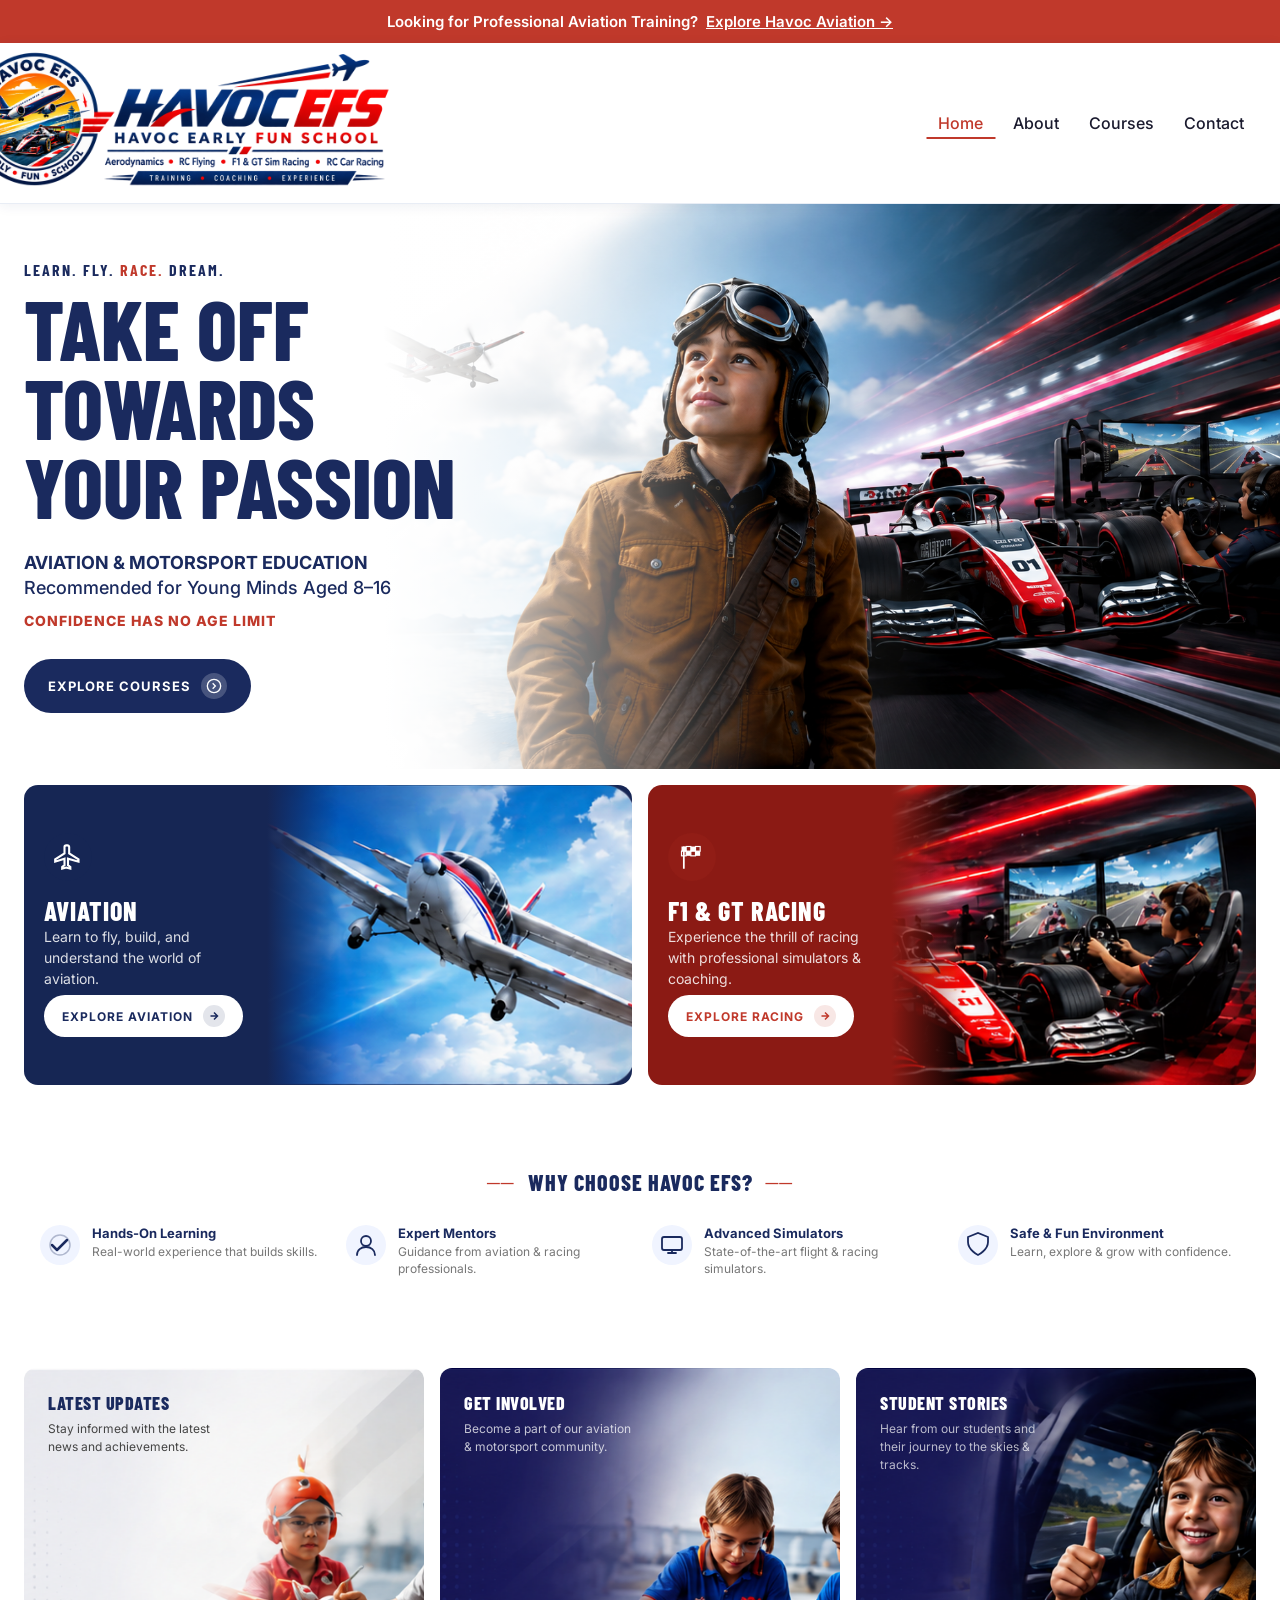
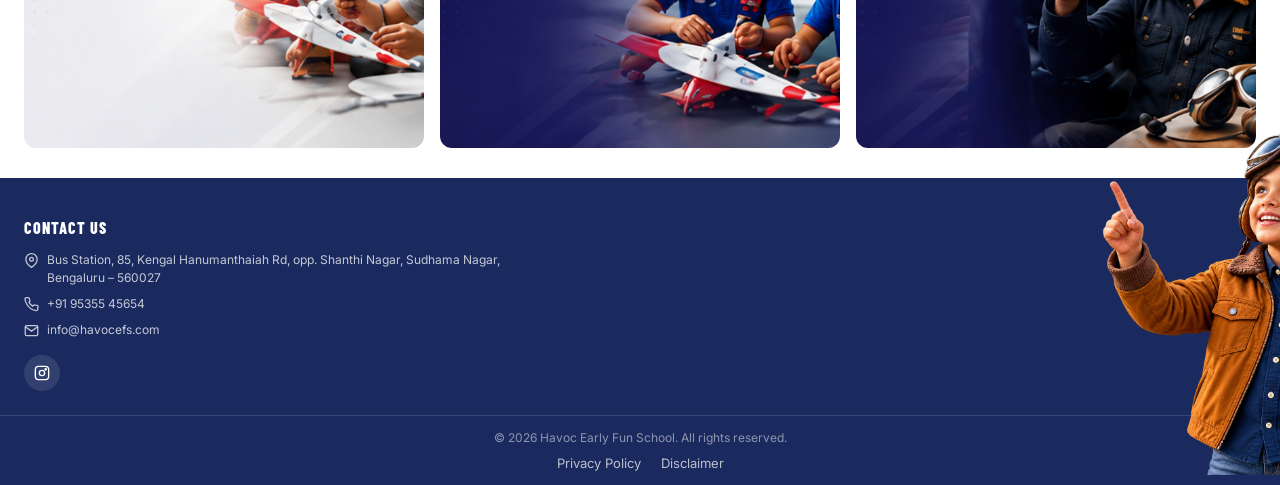
==== commit cec39e5b: "UI: Update announcement banner URL to havocaviation.in" ====
--- a/index.html
+++ b/index.html
@@ -16,7 +16,7 @@
 <body>
 
   <!-- ANNOUNCEMENT BAR -->
-  <a href="https://havocaviation.com" class="announcement-bar" target="_blank" rel="noopener noreferrer">
+  <a href="https://havocaviation.in/" class="announcement-bar" target="_blank" rel="noopener noreferrer">
     Looking for Professional Aviation Training? <span>Explore Havoc Aviation &rarr;</span>
   </a>
 
--- a/style.css
+++ b/style.css
@@ -33,7 +33,7 @@
 /* ======= ANNOUNCEMENT BAR ======= */
 .announcement-bar {
   display: block;
-  background-color: #f26522;
+  background-color: var(--red);
   color: #fff;
   text-align: center;
   padding: 12px 15px;
@@ -45,7 +45,7 @@
 }
 
 .announcement-bar:hover {
-  background-color: #e55311;
+  background-color: var(--navy);
   color: #fff;
 }
 
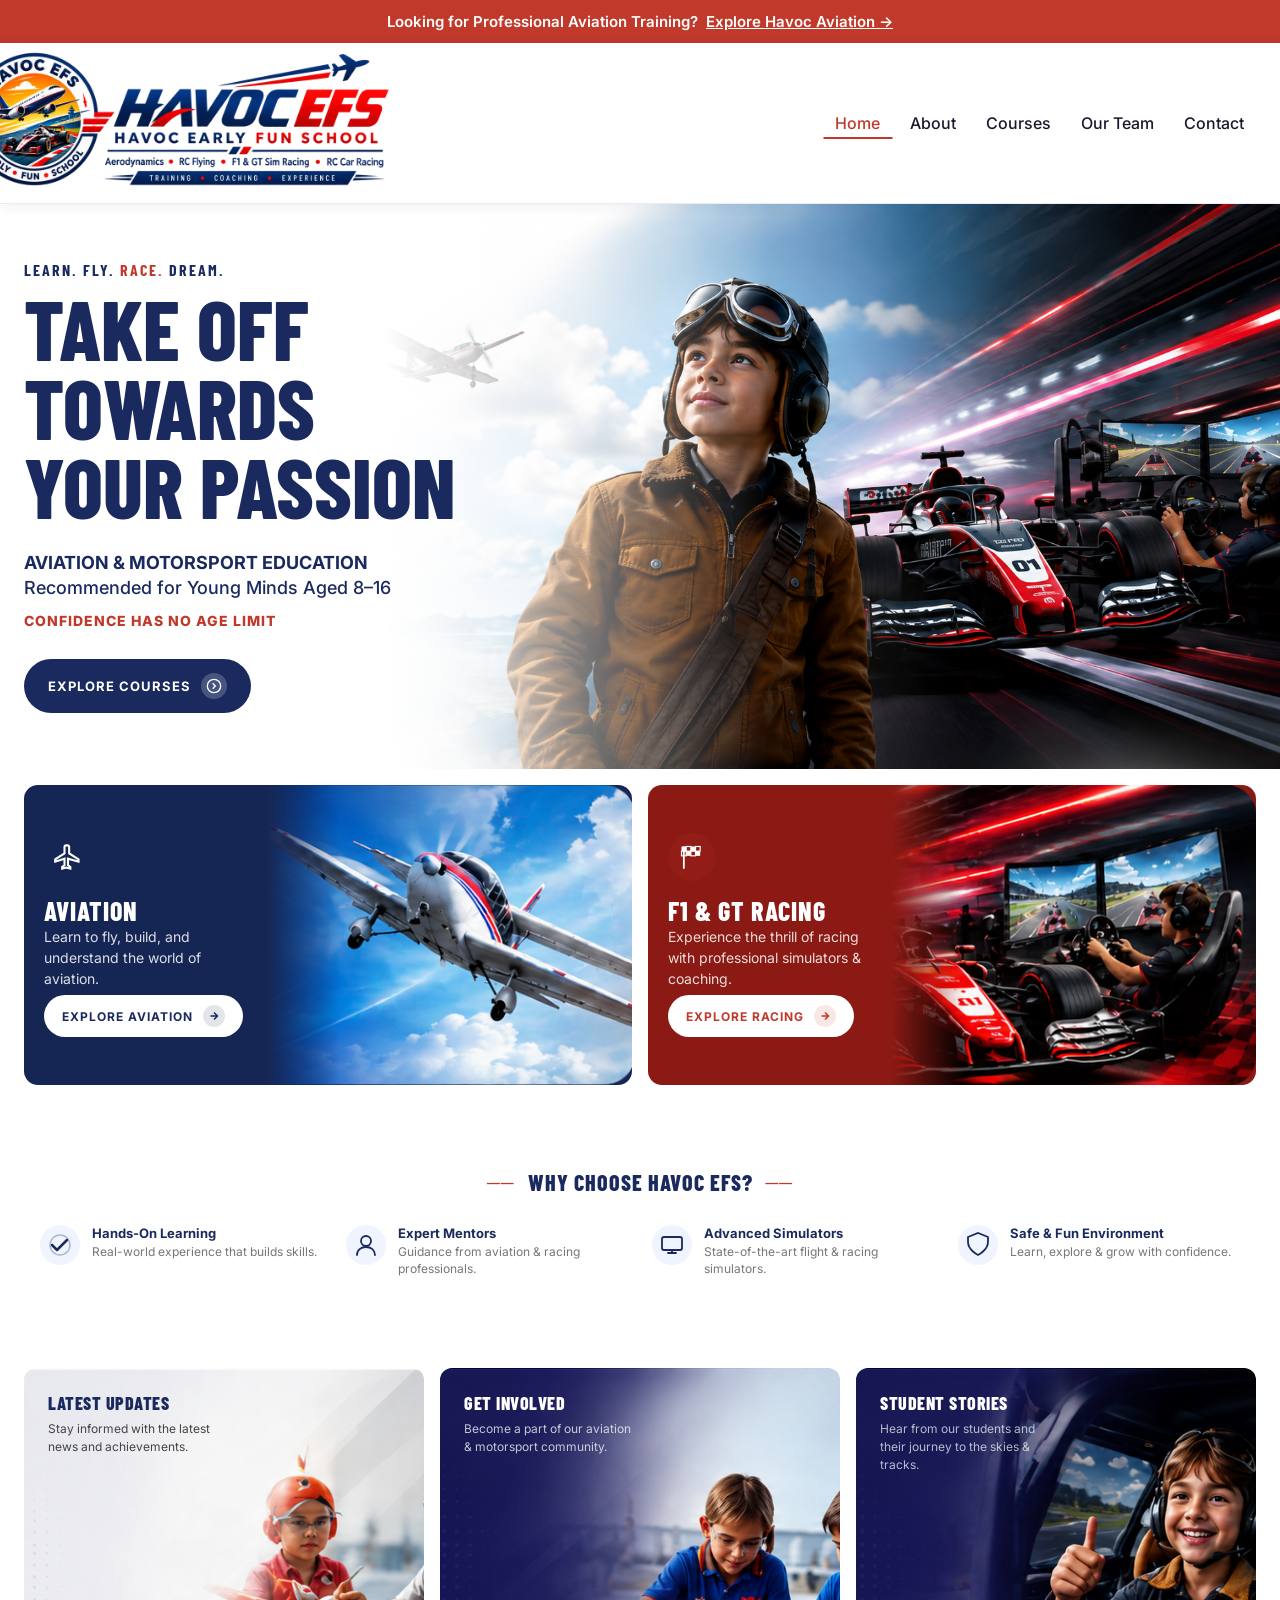
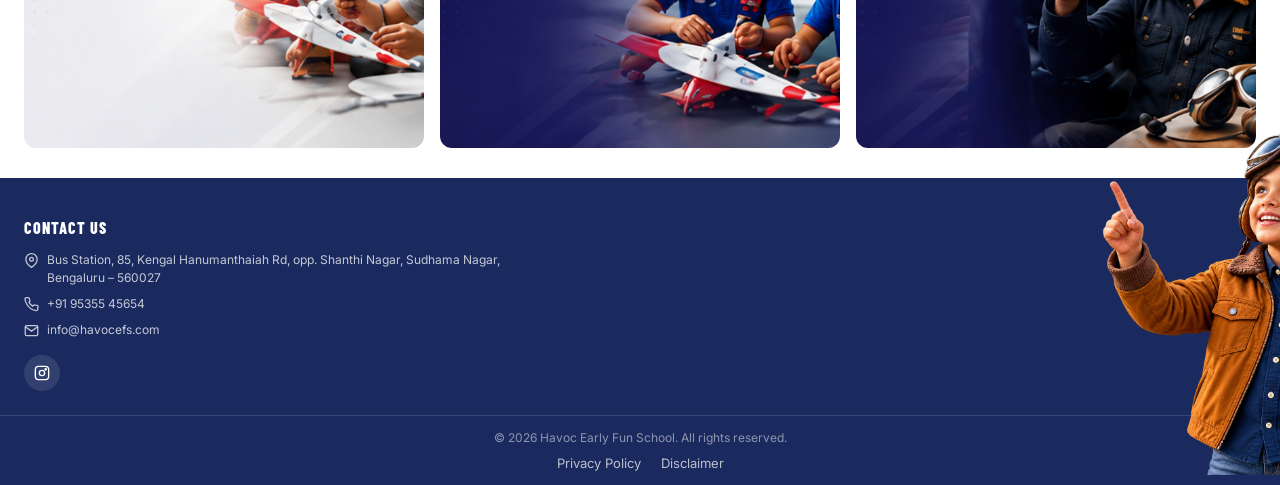
==== commit ab7c81a4: "Feature: Add Our Team page with Saishiva Sankaran profile" ====
--- a/index.html
+++ b/index.html
@@ -36,6 +36,7 @@
         <a href="/about" class="nav-link" id="nav-about">About</a>
         <a href="/courses" class="nav-link" id="nav-courses">Courses</a>
 
+        <a href="/team" class="nav-link" id="nav-team">Our Team</a>
         <a href="/contact" class="nav-link" id="nav-contact">Contact</a>
       </nav>
     </div>
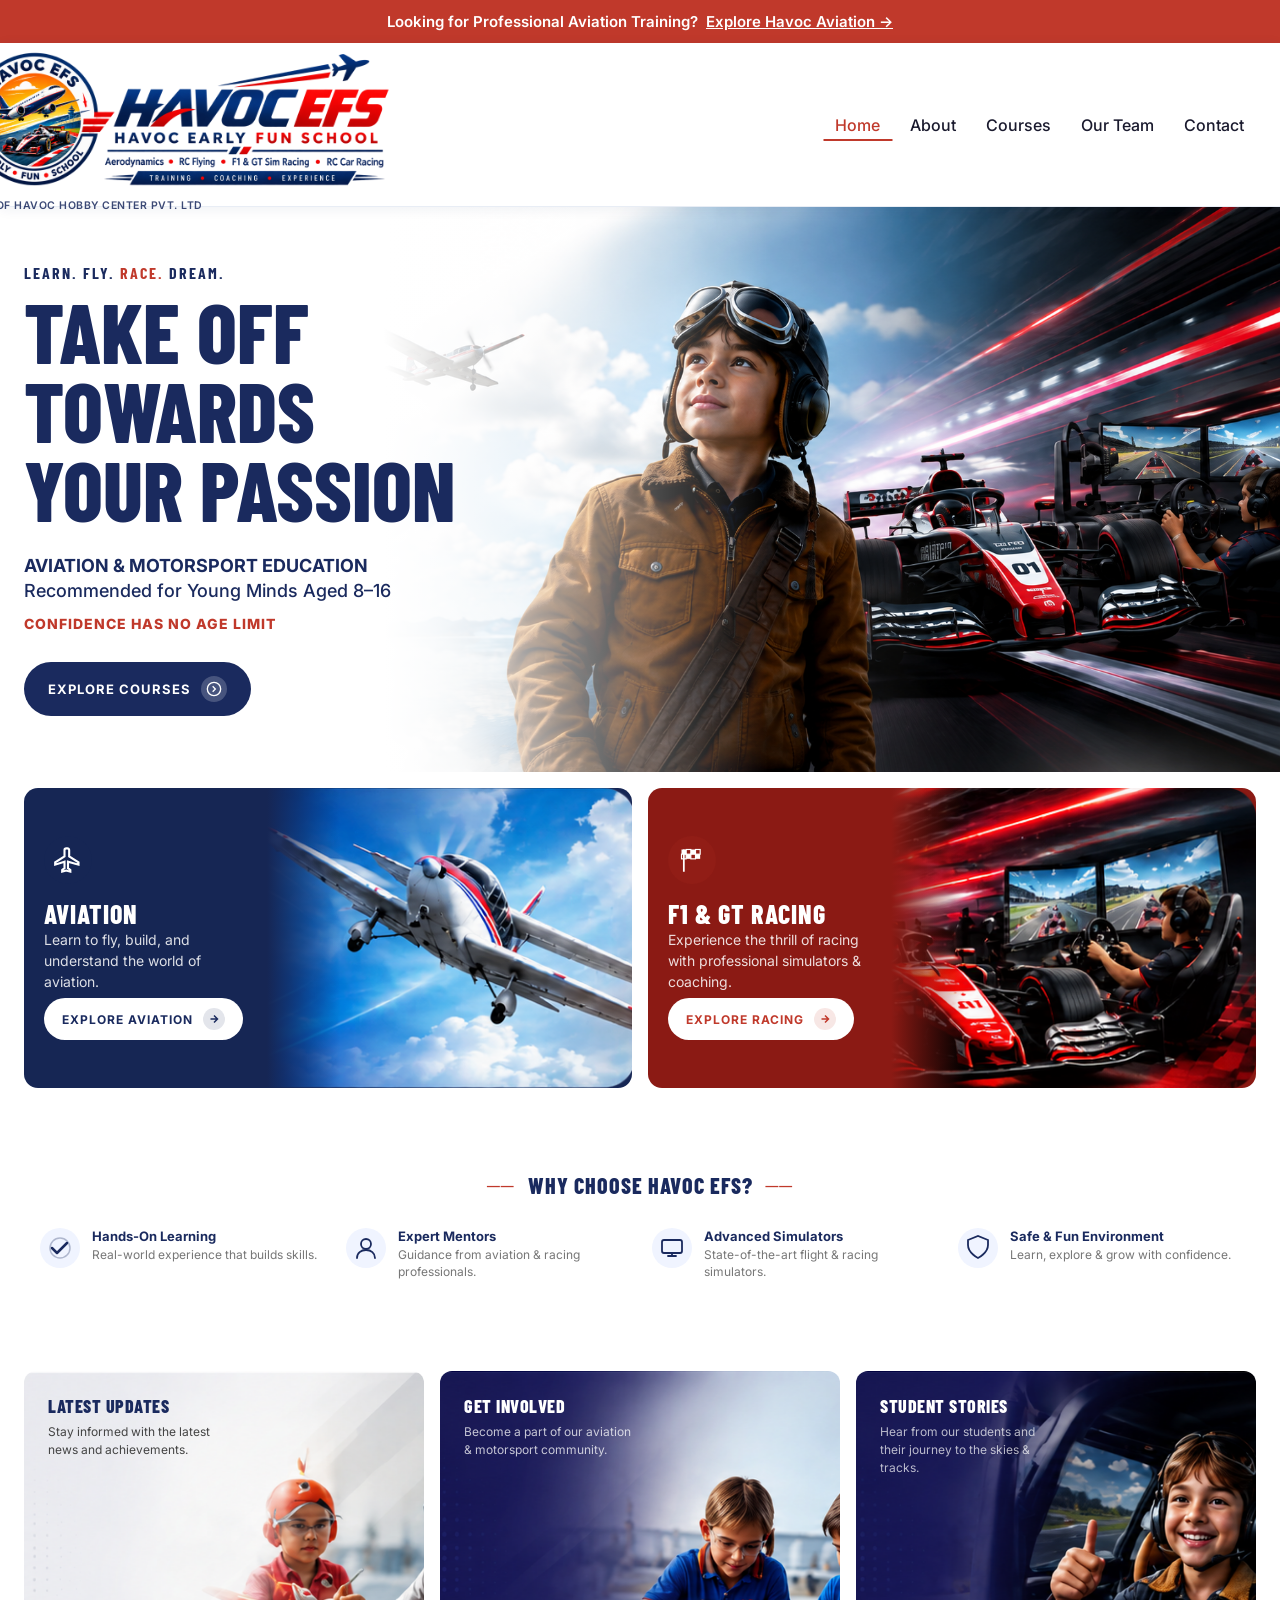
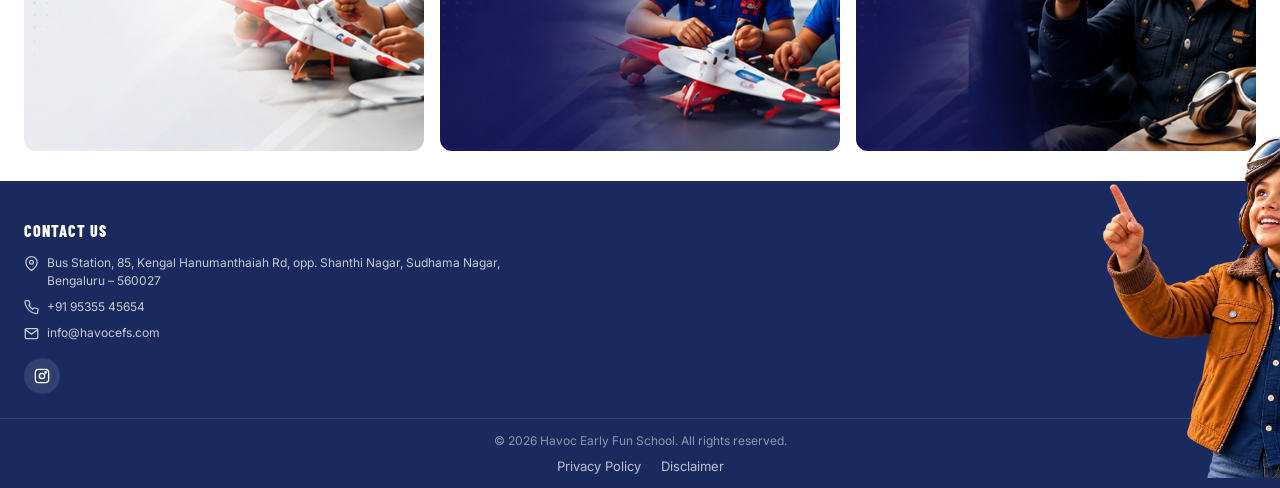
==== commit 43064555: "UI: Add company unit tagline below navbar logo site-wide" ====
--- a/index.html
+++ b/index.html
@@ -24,8 +24,9 @@
   <header class="navbar">
     <div class="nav-inner">
       <div class="nav-logo">
-        <a href="/" id="logo-link">
+        <a href="/" id="logo-link" class="nav-logo-group">
           <img src="assets/home-page/logo.svg" alt="Havoc EFS – Havoc Early Fun School" class="nav-logo-img" />
+          <span class="nav-logo-tagline">A Unit of Havoc Hobby Center Pvt. Ltd</span>
         </a>
       </div>
       <button class="mobile-menu-btn" id="mobile-menu-btn" aria-label="Toggle Menu">
--- a/style.css
+++ b/style.css
@@ -96,6 +96,24 @@
   display: block;
   object-fit: contain;
   margin-left: -72px;
+}
+
+.nav-logo-group {
+  display: flex;
+  flex-direction: column;
+  align-items: center;
+  text-decoration: none;
+}
+
+.nav-logo-tagline {
+  font-size: 10.5px;
+  font-weight: 600;
+  color: var(--navy);
+  letter-spacing: 0.5px;
+  margin-top: -36px;
+  margin-left: -72px;
+  text-transform: uppercase;
+  opacity: 0.85;
 }
 
 /* Prevent Dark Reader from inverting the logo */
@@ -1636,15 +1654,17 @@
   box-shadow: 0 8px 40px rgba(26, 42, 94, 0.08);
 }
 
-/* Inline Map (replaces form) */
-.contact-map-inline {
+/* Full-width Map Below Form */
+.contact-map-full {
+  margin: 60px auto 0;
+  max-width: 1100px;
   border-radius: 16px;
   overflow: hidden;
   box-shadow: 0 8px 40px rgba(26, 42, 94, 0.08);
-  height: 420px;
-}
-
-.contact-map-inline iframe {
+  height: 400px;
+}
+
+.contact-map-full iframe {
   width: 100%;
   height: 100%;
   border: none;
@@ -1674,7 +1694,8 @@
 }
 
 .form-group input,
-.form-group textarea {
+.form-group textarea,
+.form-group select {
   width: 100%;
   padding: 12px 16px;
   border: 1px solid #dde1ed;
@@ -1688,7 +1709,8 @@
 }
 
 .form-group input:focus,
-.form-group textarea:focus {
+.form-group textarea:focus,
+.form-group select:focus {
   border-color: var(--navy);
   box-shadow: 0 0 0 3px rgba(26, 42, 94, 0.08);
 }
@@ -1765,6 +1787,12 @@
   .contact-wrapper {
     grid-template-columns: 1fr;
     gap: 40px;
+  }
+  .contact-info {
+    order: 2;
+  }
+  .contact-form-card {
+    order: 1;
   }
   .contact-heading { font-size: 44px; }
   .contact-map-section { height: 300px; }
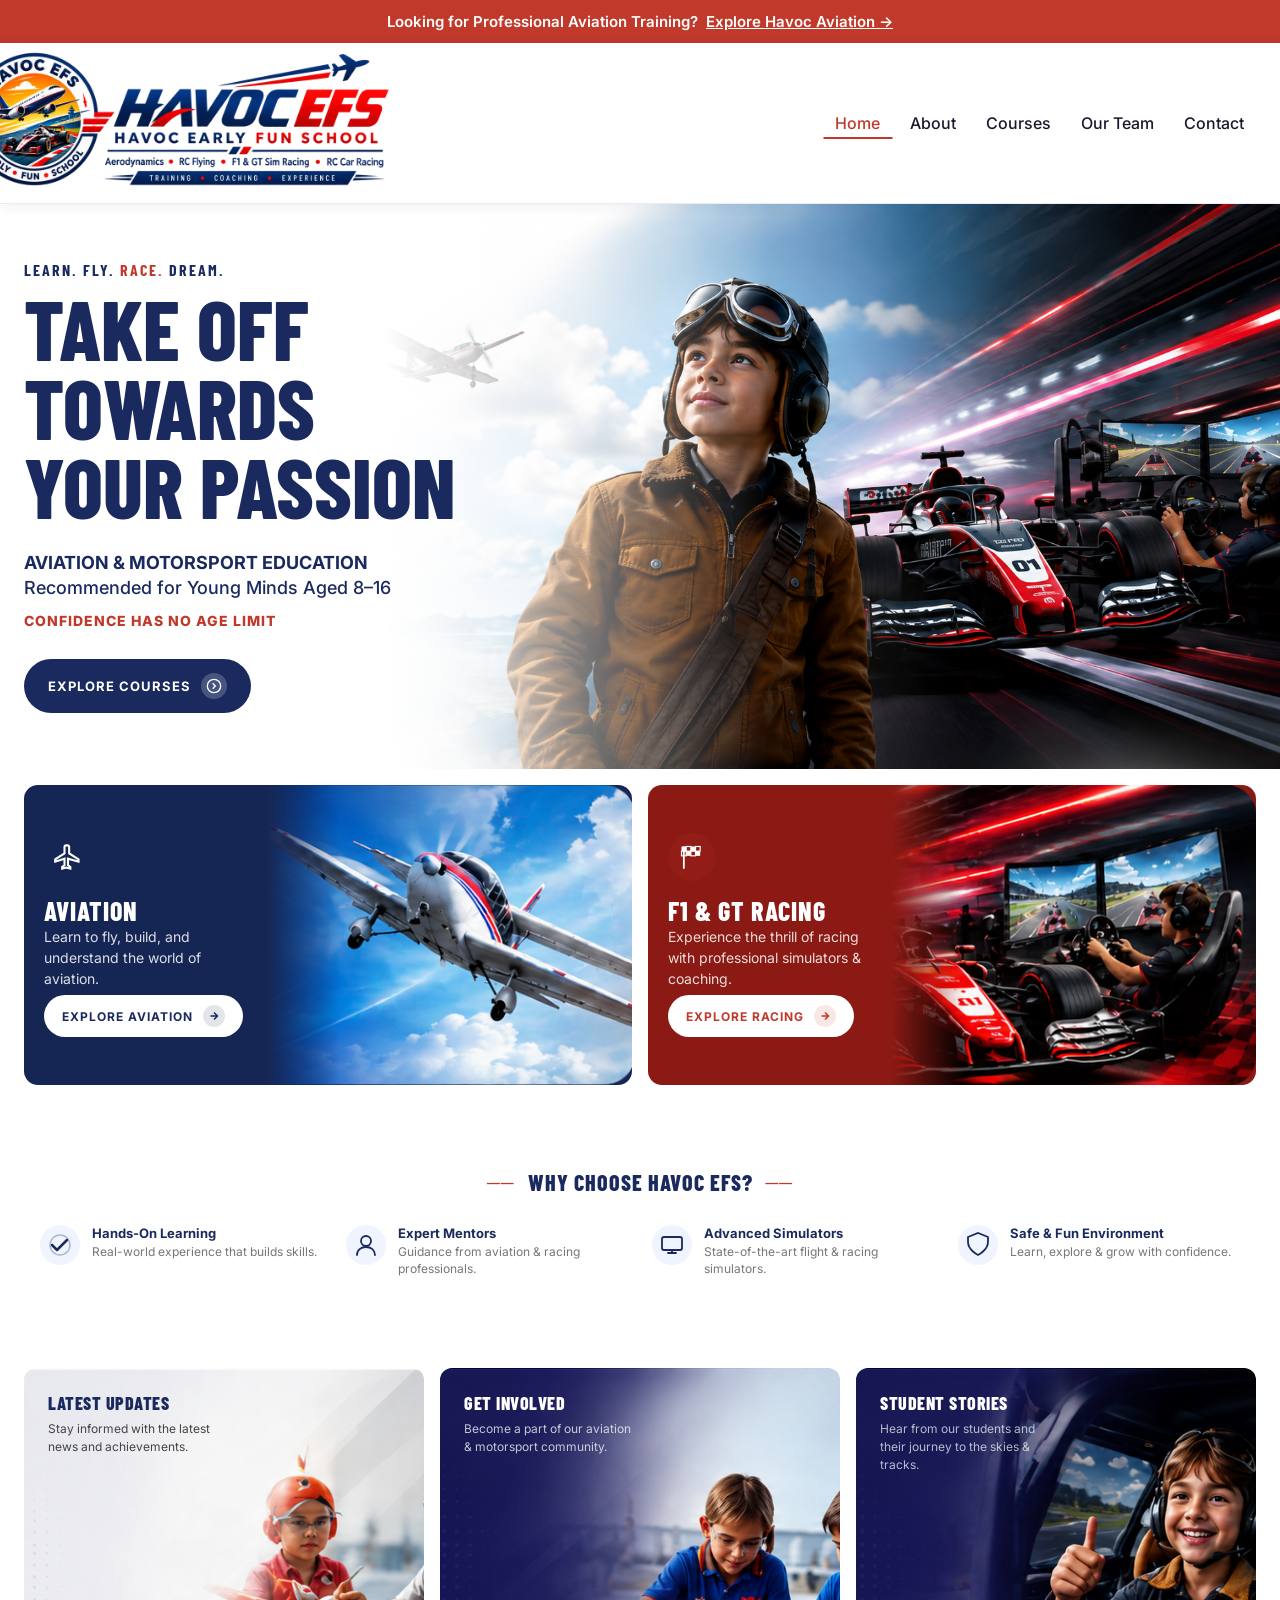
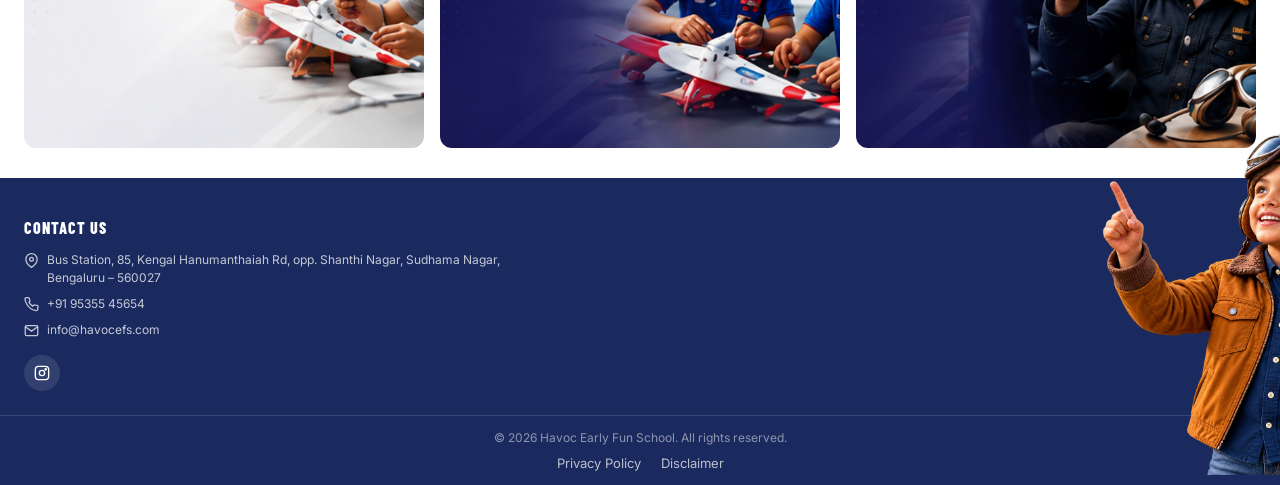
==== commit d42eb30b: "UI: Completely remove the logo tagline" ====
--- a/index.html
+++ b/index.html
@@ -26,7 +26,6 @@
       <div class="nav-logo">
         <a href="/" id="logo-link" class="nav-logo-group">
           <img src="assets/home-page/logo.svg" alt="Havoc EFS – Havoc Early Fun School" class="nav-logo-img" />
-          <span class="nav-logo-tagline">A Unit of Havoc Hobby Center Pvt. Ltd</span>
         </a>
       </div>
       <button class="mobile-menu-btn" id="mobile-menu-btn" aria-label="Toggle Menu">
--- a/style.css
+++ b/style.css
@@ -2,7 +2,13 @@
    HAVOC EFS — style.css
    =========================== */
 
-*, *::before, *::after { box-sizing: border-box; margin: 0; padding: 0; }
+*,
+*::before,
+*::after {
+  box-sizing: border-box;
+  margin: 0;
+  padding: 0;
+}
 
 :root {
   color-scheme: light;
@@ -21,7 +27,9 @@
   --font-display: 'Barlow Condensed', sans-serif;
 }
 
-html { scroll-behavior: smooth; }
+html {
+  scroll-behavior: smooth;
+}
 
 body {
   font-family: var(--font-main);
@@ -61,7 +69,7 @@
   z-index: 1000;
   background: #fff;
   border-bottom: 1px solid #e8edf5;
-  box-shadow: 0 2px 12px rgba(26,42,94,0.07);
+  box-shadow: 0 2px 12px rgba(26, 42, 94, 0.07);
 }
 
 .nav-inner {
@@ -82,7 +90,10 @@
   text-decoration: none;
 }
 
-.logo-badge svg { display: block; flex-shrink: 0; }
+.logo-badge svg {
+  display: block;
+  flex-shrink: 0;
+}
 
 
 .nav-logo a {
@@ -103,17 +114,7 @@
   flex-direction: column;
   align-items: center;
   text-decoration: none;
-}
-
-.nav-logo-tagline {
-  font-size: 10.5px;
-  font-weight: 600;
-  color: var(--navy);
-  letter-spacing: 0.5px;
-  margin-top: -36px;
-  margin-left: -72px;
-  text-transform: uppercase;
-  opacity: 0.85;
+  position: relative;
 }
 
 /* Prevent Dark Reader from inverting the logo */
@@ -163,10 +164,19 @@
   opacity: 0;
 }
 
-.nav-link.active { color: var(--red); }
+.nav-link.active {
+  color: var(--red);
+}
+
 .nav-link.active::after,
-.nav-link:hover::after { width: 100%; opacity: 1; }
-.nav-link:hover { color: var(--red); }
+.nav-link:hover::after {
+  width: 100%;
+  opacity: 1;
+}
+
+.nav-link:hover {
+  color: var(--red);
+}
 
 .btn-login {
   display: flex;
@@ -183,7 +193,10 @@
   transition: background 0.2s, transform 0.15s;
 }
 
-.btn-login:hover { background: var(--red); transform: translateY(-1px); }
+.btn-login:hover {
+  background: var(--red);
+  transform: translateY(-1px);
+}
 
 /* ======= HERO ======= */
 .hero {
@@ -216,7 +229,9 @@
   margin-bottom: 10px;
 }
 
-.hero-tagline .red { color: var(--red); }
+.hero-tagline .red {
+  color: var(--red);
+}
 
 .hero-title {
   font-family: var(--font-display);
@@ -257,7 +272,10 @@
   transition: background 0.2s, transform 0.15s;
 }
 
-.btn-primary:hover { background: var(--red); transform: translateY(-2px); }
+.btn-primary:hover {
+  background: var(--red);
+  transform: translateY(-2px);
+}
 
 .btn-icon-wrap {
   display: flex;
@@ -266,10 +284,12 @@
   width: 26px;
   height: 26px;
   border-radius: 50%;
-  background: rgba(255,255,255,0.2);
-}
-
-.btn-icon-wrap.play { background: rgba(255,255,255,0.2); }
+  background: rgba(255, 255, 255, 0.2);
+}
+
+.btn-icon-wrap.play {
+  background: rgba(255, 255, 255, 0.2);
+}
 
 .btn-outline {
   display: inline-flex;
@@ -287,7 +307,10 @@
   transition: all 0.2s;
 }
 
-.btn-outline:hover { background: var(--navy); color: #fff; }
+.btn-outline:hover {
+  background: var(--navy);
+  color: #fff;
+}
 
 
 /* ======= CARDS: AVIATION + RACING ======= */
@@ -313,8 +336,13 @@
   position: relative;
 }
 
-.card-aviation { background-color: var(--card-blue-bg); }
-.card-racing  { background-color: var(--card-red-bg); }
+.card-aviation {
+  background-color: var(--card-blue-bg);
+}
+
+.card-racing {
+  background-color: var(--card-red-bg);
+}
 
 /* Left text panel */
 .card-left-content {
@@ -337,8 +365,12 @@
 
 .card-bg-img {
   position: absolute;
-  top: 0; left: 0; right: 0; bottom: 0;
-  width: 100%; height: 100%;
+  top: 0;
+  left: 0;
+  right: 0;
+  bottom: 0;
+  width: 100%;
+  height: 100%;
   object-fit: cover;
   object-position: right center;
   z-index: 0;
@@ -348,7 +380,9 @@
 .card-aviation .card-image-panel::before {
   content: '';
   position: absolute;
-  top: 0; left: 0; bottom: 0;
+  top: 0;
+  left: 0;
+  bottom: 0;
   width: 20%;
   background: linear-gradient(to right, var(--card-blue-bg) 0%, transparent 100%);
   z-index: 1;
@@ -357,7 +391,9 @@
 .card-racing .card-image-panel::before {
   content: '';
   position: absolute;
-  top: 0; left: 0; bottom: 0;
+  top: 0;
+  left: 0;
+  bottom: 0;
   width: 20%;
   background: linear-gradient(to right, var(--card-red-bg) 0%, transparent 100%);
   z-index: 1;
@@ -373,8 +409,13 @@
   margin-bottom: 4px;
 }
 
-.blue-icon { background: rgba(255,255,255,0.15); }
-.red-icon  { background: rgba(255,255,255,0.15); }
+.blue-icon {
+  background: rgba(255, 255, 255, 0.15);
+}
+
+.red-icon {
+  background: rgba(255, 255, 255, 0.15);
+}
 
 .card-title {
   font-family: var(--font-display);
@@ -387,7 +428,7 @@
 
 .card-desc {
   font-size: 14px;
-  color: rgba(255,255,255,0.85);
+  color: rgba(255, 255, 255, 0.85);
   line-height: 1.5;
 }
 
@@ -408,7 +449,10 @@
   transition: transform 0.15s, box-shadow 0.15s;
 }
 
-.btn-card-white:hover { transform: translateY(-2px); box-shadow: 0 4px 14px rgba(0,0,0,0.2); }
+.btn-card-white:hover {
+  transform: translateY(-2px);
+  box-shadow: 0 4px 14px rgba(0, 0, 0, 0.2);
+}
 
 .btn-card-red {
   display: inline-flex;
@@ -427,7 +471,10 @@
   transition: transform 0.15s, box-shadow 0.15s;
 }
 
-.btn-card-red:hover { transform: translateY(-2px); box-shadow: 0 4px 14px rgba(0,0,0,0.2); }
+.btn-card-red:hover {
+  transform: translateY(-2px);
+  box-shadow: 0 4px 14px rgba(0, 0, 0, 0.2);
+}
 
 .btn-arrow-wrap {
   display: flex;
@@ -436,23 +483,28 @@
   width: 22px;
   height: 22px;
   border-radius: 50%;
-  background: rgba(26,42,94,0.12);
-}
-  display: inline-flex;
-  align-items: center;
-  gap: 10px;
-  background: var(--navy);
-  color: #fff;
-  font-size: 13px;
-  font-weight: 700;
-  letter-spacing: 1px;
-  padding: 14px 24px;
-  border-radius: 50px;
-  text-decoration: none;
-  transition: background 0.2s, transform 0.15s;
-}
-
-.btn-primary:hover { background: var(--red); transform: translateY(-2px); }
+  background: rgba(26, 42, 94, 0.12);
+}
+
+display: inline-flex;
+align-items: center;
+gap: 10px;
+background: var(--navy);
+color: #fff;
+font-size: 13px;
+font-weight: 700;
+letter-spacing: 1px;
+padding: 14px 24px;
+border-radius: 50px;
+text-decoration: none;
+transition: background 0.2s,
+transform 0.15s;
+}
+
+.btn-primary:hover {
+  background: var(--red);
+  transform: translateY(-2px);
+}
 
 .btn-icon-wrap {
   display: flex;
@@ -461,10 +513,12 @@
   width: 26px;
   height: 26px;
   border-radius: 50%;
-  background: rgba(255,255,255,0.2);
-}
-
-.btn-icon-wrap.play { background: rgba(255,255,255,0.2); }
+  background: rgba(255, 255, 255, 0.2);
+}
+
+.btn-icon-wrap.play {
+  background: rgba(255, 255, 255, 0.2);
+}
 
 .btn-outline {
   display: inline-flex;
@@ -482,7 +536,10 @@
   transition: all 0.2s;
 }
 
-.btn-outline:hover { background: var(--navy); color: #fff; }
+.btn-outline:hover {
+  background: var(--navy);
+  color: #fff;
+}
 
 
 /* ======= CARDS: AVIATION + RACING ======= */
@@ -508,8 +565,13 @@
   position: relative;
 }
 
-.card-aviation { background-color: var(--card-blue-bg); }
-.card-racing  { background-color: var(--card-red-bg); }
+.card-aviation {
+  background-color: var(--card-blue-bg);
+}
+
+.card-racing {
+  background-color: var(--card-red-bg);
+}
 
 /* Left text panel */
 .card-left-content {
@@ -532,8 +594,12 @@
 
 .card-bg-img {
   position: absolute;
-  top: 0; left: 0; right: 0; bottom: 0;
-  width: 100%; height: 100%;
+  top: 0;
+  left: 0;
+  right: 0;
+  bottom: 0;
+  width: 100%;
+  height: 100%;
   object-fit: cover;
   object-position: right center;
   z-index: 0;
@@ -543,7 +609,9 @@
 .card-aviation .card-image-panel::before {
   content: '';
   position: absolute;
-  top: 0; left: 0; bottom: 0;
+  top: 0;
+  left: 0;
+  bottom: 0;
   width: 20%;
   background: linear-gradient(to right, var(--card-blue-bg) 0%, transparent 100%);
   z-index: 1;
@@ -552,7 +620,9 @@
 .card-racing .card-image-panel::before {
   content: '';
   position: absolute;
-  top: 0; left: 0; bottom: 0;
+  top: 0;
+  left: 0;
+  bottom: 0;
   width: 20%;
   background: linear-gradient(to right, var(--card-red-bg) 0%, transparent 100%);
   z-index: 1;
@@ -568,8 +638,13 @@
   margin-bottom: 4px;
 }
 
-.blue-icon { background: rgba(255,255,255,0.15); }
-.red-icon  { background: rgba(255,255,255,0.15); }
+.blue-icon {
+  background: rgba(255, 255, 255, 0.15);
+}
+
+.red-icon {
+  background: rgba(255, 255, 255, 0.15);
+}
 
 .card-title {
   font-family: var(--font-display);
@@ -582,7 +657,7 @@
 
 .card-desc {
   font-size: 14px;
-  color: rgba(255,255,255,0.85);
+  color: rgba(255, 255, 255, 0.85);
   line-height: 1.5;
 }
 
@@ -603,7 +678,10 @@
   transition: transform 0.15s, box-shadow 0.15s;
 }
 
-.btn-card-white:hover { transform: translateY(-2px); box-shadow: 0 4px 14px rgba(0,0,0,0.2); }
+.btn-card-white:hover {
+  transform: translateY(-2px);
+  box-shadow: 0 4px 14px rgba(0, 0, 0, 0.2);
+}
 
 .btn-card-red {
   display: inline-flex;
@@ -622,7 +700,10 @@
   transition: transform 0.15s, box-shadow 0.15s;
 }
 
-.btn-card-red:hover { transform: translateY(-2px); box-shadow: 0 4px 14px rgba(0,0,0,0.2); }
+.btn-card-red:hover {
+  transform: translateY(-2px);
+  box-shadow: 0 4px 14px rgba(0, 0, 0, 0.2);
+}
 
 .btn-arrow-wrap {
   display: flex;
@@ -631,10 +712,12 @@
   width: 22px;
   height: 22px;
   border-radius: 50%;
-  background: rgba(26,42,94,0.12);
-}
-
-.btn-arrow-wrap.red-arrow { background: rgba(192,57,43,0.12); }
+  background: rgba(26, 42, 94, 0.12);
+}
+
+.btn-arrow-wrap.red-arrow {
+  background: rgba(192, 57, 43, 0.12);
+}
 
 
 /* ======= WHY CHOOSE + EVENTS ======= */
@@ -662,7 +745,10 @@
   gap: 8px;
 }
 
-.red-line { color: var(--red); font-size: 18px; }
+.red-line {
+  color: var(--red);
+  font-size: 18px;
+}
 
 .why-grid {
   display: grid;
@@ -678,7 +764,9 @@
   gap: 12px;
 }
 
-.why-icon { flex-shrink: 0; }
+.why-icon {
+  flex-shrink: 0;
+}
 
 .why-text strong {
   display: block;
@@ -695,7 +783,10 @@
 }
 
 /* Events */
-.events-section { display: flex; flex-direction: column; }
+.events-section {
+  display: flex;
+  flex-direction: column;
+}
 
 .events-header {
   display: flex;
@@ -726,7 +817,9 @@
   transition: color 0.2s;
 }
 
-.view-all-link:hover { color: var(--red); }
+.view-all-link:hover {
+  color: var(--red);
+}
 
 .event-card {
   display: flex;
@@ -736,7 +829,7 @@
   border: 1.5px solid #e4eaf5;
   border-radius: 10px;
   padding: 14px;
-  box-shadow: 0 2px 12px rgba(26,42,94,0.07);
+  box-shadow: 0 2px 12px rgba(26, 42, 94, 0.07);
 }
 
 .event-date-badge {
@@ -772,7 +865,9 @@
   flex-shrink: 0;
 }
 
-.event-info { flex: 1; }
+.event-info {
+  flex: 1;
+}
 
 .event-name {
   font-size: 14px;
@@ -805,7 +900,9 @@
   transition: background 0.2s;
 }
 
-.btn-register:hover { background: var(--red); }
+.btn-register:hover {
+  background: var(--red);
+}
 
 /* ======= STATS STRIP ======= */
 .stats-strip {
@@ -838,7 +935,7 @@
 
 .stat-label {
   font-size: 12px;
-  color: rgba(255,255,255,0.7);
+  color: rgba(255, 255, 255, 0.7);
   max-width: 80px;
   line-height: 1.3;
 }
@@ -862,9 +959,17 @@
   position: relative;
 }
 
-.bc-updates { background: #f5f7fb; }
-.bc-involved { background: var(--navy); }
-.bc-stories { background: #1e1e2e; }
+.bc-updates {
+  background: #f5f7fb;
+}
+
+.bc-involved {
+  background: var(--navy);
+}
+
+.bc-stories {
+  background: #1e1e2e;
+}
 
 .bc-text {
   padding: 24px 24px 14px;
@@ -874,12 +979,29 @@
   max-width: 55%;
 }
 
-.bc-updates .bc-text h3 { color: var(--navy); }
-.bc-updates .bc-text p { color: var(--text-mid); }
-.bc-involved .bc-text h3 { color: #fff; }
-.bc-involved .bc-text p { color: rgba(255,255,255,0.75); }
-.bc-stories .bc-text h3 { color: #fff; }
-.bc-stories .bc-text p { color: rgba(255,255,255,0.7); }
+.bc-updates .bc-text h3 {
+  color: var(--navy);
+}
+
+.bc-updates .bc-text p {
+  color: var(--text-mid);
+}
+
+.bc-involved .bc-text h3 {
+  color: #fff;
+}
+
+.bc-involved .bc-text p {
+  color: rgba(255, 255, 255, 0.75);
+}
+
+.bc-stories .bc-text h3 {
+  color: #fff;
+}
+
+.bc-stories .bc-text p {
+  color: rgba(255, 255, 255, 0.7);
+}
 
 .bc-text h3 {
   font-family: var(--font-display);
@@ -907,11 +1029,21 @@
   transition: gap 0.2s;
 }
 
-.explore-link:hover { gap: 8px; }
-
-.bc-updates .explore-link { color: var(--navy); }
-.bc-involved .explore-link { color: rgba(255,255,255,0.9); }
-.bc-stories .explore-link { color: rgba(255,255,255,0.9); }
+.explore-link:hover {
+  gap: 8px;
+}
+
+.bc-updates .explore-link {
+  color: var(--navy);
+}
+
+.bc-involved .explore-link {
+  color: rgba(255, 255, 255, 0.9);
+}
+
+.bc-stories .explore-link {
+  color: rgba(255, 255, 255, 0.9);
+}
 
 .bc-img {
   width: 100%;
@@ -954,12 +1086,15 @@
   align-items: flex-start;
   gap: 8px;
   font-size: 12px;
-  color: rgba(255,255,255,0.75);
+  color: rgba(255, 255, 255, 0.75);
   margin-bottom: 8px;
   line-height: 1.5;
 }
 
-.contact-row svg { flex-shrink: 0; margin-top: 2px; }
+.contact-row svg {
+  flex-shrink: 0;
+  margin-top: 2px;
+}
 
 .social-links {
   display: flex;
@@ -971,7 +1106,7 @@
   width: 36px;
   height: 36px;
   border-radius: 50%;
-  background: rgba(255,255,255,0.1);
+  background: rgba(255, 255, 255, 0.1);
   display: flex;
   align-items: center;
   justify-content: center;
@@ -980,7 +1115,10 @@
   transition: background 0.2s, transform 0.15s;
 }
 
-.social-icon:hover { background: var(--red); transform: translateY(-2px); }
+.social-icon:hover {
+  background: var(--red);
+  transform: translateY(-2px);
+}
 
 /* Newsletter */
 .footer-newsletter h4 {
@@ -995,7 +1133,7 @@
 
 .footer-newsletter p {
   font-size: 13px;
-  color: rgba(255,255,255,0.7);
+  color: rgba(255, 255, 255, 0.7);
   margin-bottom: 18px;
 }
 
@@ -1011,16 +1149,21 @@
   max-width: 320px;
   padding: 13px 18px;
   border-radius: 50px;
-  border: 1.5px solid rgba(255,255,255,0.2);
-  background: rgba(255,255,255,0.08);
+  border: 1.5px solid rgba(255, 255, 255, 0.2);
+  background: rgba(255, 255, 255, 0.08);
   color: #fff;
   font-size: 13px;
   outline: none;
   transition: border-color 0.2s;
 }
 
-.newsletter-input::placeholder { color: rgba(255,255,255,0.45); }
-.newsletter-input:focus { border-color: rgba(255,255,255,0.5); }
+.newsletter-input::placeholder {
+  color: rgba(255, 255, 255, 0.45);
+}
+
+.newsletter-input:focus {
+  border-color: rgba(255, 255, 255, 0.5);
+}
 
 .btn-subscribe {
   display: inline-flex;
@@ -1038,7 +1181,10 @@
   transition: background 0.2s, transform 0.15s;
 }
 
-.btn-subscribe:hover { background: #a93226; transform: translateY(-1px); }
+.btn-subscribe:hover {
+  background: #a93226;
+  transform: translateY(-1px);
+}
 
 .footer-decor {
   margin-top: 14px;
@@ -1048,10 +1194,13 @@
 /* Footer kid image */
 .footer-kid {
   position: absolute;
-  bottom: -60px; /* pull down further to account for transparent pixels in the image */
-  right: -120px; /* push further to the right so he doesn't block the subscribe field */
+  bottom: -60px;
+  /* pull down further to account for transparent pixels in the image */
+  right: -120px;
+  /* push further to the right so he doesn't block the subscribe field */
   z-index: 5;
-  pointer-events: none; /* so he doesn't block clicks on the subscribe button */
+  pointer-events: none;
+  /* so he doesn't block clicks on the subscribe button */
 }
 
 .footer-kid img {
@@ -1062,11 +1211,11 @@
 
 /* Footer bottom */
 .footer-bottom {
-  border-top: 1px solid rgba(255,255,255,0.12);
+  border-top: 1px solid rgba(255, 255, 255, 0.12);
   padding: 14px 24px;
   text-align: center;
   font-size: 12px;
-  color: rgba(255,255,255,0.5);
+  color: rgba(255, 255, 255, 0.5);
 }
 
 /* ======= ABOUT PAGE ======= */
@@ -1158,40 +1307,108 @@
 
 /* ======= RESPONSIVE ======= */
 @media (max-width: 1100px) {
-  .hero { flex-direction: column; padding-top: 0; min-height: auto; }
-  .hero-left { flex: none; width: 100%; max-width: 100%; padding: 40px 24px; align-items: center; text-align: center; }
-  .cards-section { grid-template-columns: 1fr; }
-  .why-events-section { grid-template-columns: 1fr; }
-  .stats-strip { gap: 30px; flex-wrap: wrap; }
-  .bottom-cards-section { grid-template-columns: 1fr; }
-  .footer-top { grid-template-columns: 1fr 1fr; }
-  .footer-kid { display: none; }
-  .about-pillars { grid-template-columns: 1fr; }
+  .hero {
+    flex-direction: column;
+    padding-top: 0;
+    min-height: auto;
+  }
+
+  .hero-left {
+    flex: none;
+    width: 100%;
+    max-width: 100%;
+    padding: 40px 24px;
+    align-items: center;
+    text-align: center;
+  }
+
+  .cards-section {
+    grid-template-columns: 1fr;
+  }
+
+  .why-events-section {
+    grid-template-columns: 1fr;
+  }
+
+  .stats-strip {
+    gap: 30px;
+    flex-wrap: wrap;
+  }
+
+  .bottom-cards-section {
+    grid-template-columns: 1fr;
+  }
+
+  .footer-top {
+    grid-template-columns: 1fr 1fr;
+  }
+
+  .footer-kid {
+    display: none;
+  }
+
+  .about-pillars {
+    grid-template-columns: 1fr;
+  }
 }
 
 @media (max-width: 768px) {
-  .nav-inner { min-height: 80px; justify-content: space-between; position: relative; }
-  .nav-logo-img { height: 100px; margin-left: 0; }
-  
-  .mobile-menu-btn { display: block; }
-  .nav-links { 
-    display: none; 
+  .nav-inner {
+    min-height: 80px;
+    justify-content: space-between;
+    position: relative;
+  }
+
+  .nav-logo-img {
+    height: 100px;
+    margin-left: 0;
+  }
+
+  .mobile-menu-btn {
+    display: block;
+  }
+
+  .nav-links {
+    display: none;
     flex-direction: column;
     position: absolute;
-    top: 100%; left: 0; right: 0;
+    top: 100%;
+    left: 0;
+    right: 0;
     background: #fff;
     padding: 16px 24px;
-    box-shadow: 0 10px 20px rgba(0,0,0,0.1);
+    box-shadow: 0 10px 20px rgba(0, 0, 0, 0.1);
     border-top: 1px solid #eee;
     z-index: 999;
   }
-  .nav-links.show { display: flex; }
-  .nav-link { padding: 12px; border-bottom: 1px solid #f0f0f0; width: 100%; text-align: left; }
-  .nav-link:last-child { border-bottom: none; }
-  .btn-login { position: absolute; right: 16px; padding: 6px 12px; font-size: 11px; }
+
+  .nav-links.show {
+    display: flex;
+  }
+
+  .nav-link {
+    padding: 12px;
+    border-bottom: 1px solid #f0f0f0;
+    width: 100%;
+    text-align: left;
+  }
+
+  .nav-link:last-child {
+    border-bottom: none;
+  }
+
+  .btn-login {
+    position: absolute;
+    right: 16px;
+    padding: 6px 12px;
+    font-size: 11px;
+  }
 
   /* Hero - mobile: text on top with white bg, image shows below */
-  .hero { flex-direction: column; }
+  .hero {
+    flex-direction: column;
+  }
+
   .hero-left {
     padding: 30px 16px 30px 16px;
     background: #fff;
@@ -1199,56 +1416,141 @@
     z-index: 2;
     width: 100%;
   }
+
   .hero .bg-img-container {
     position: relative;
-    top: auto; left: auto; right: auto; bottom: auto;
+    top: auto;
+    left: auto;
+    right: auto;
+    bottom: auto;
     width: 100%;
     height: 260px;
     z-index: 0;
   }
-  .hero .bg-img-overlay.hero-gradient { display: none; }
-  .hero-title { font-size: 36px; margin-bottom: 16px; }
-  .hero-sub { font-size: 16px; margin-bottom: 24px; }
-  
+
+  .hero .bg-img-overlay.hero-gradient {
+    display: none;
+  }
+
+  .hero-title {
+    font-size: 36px;
+    margin-bottom: 16px;
+  }
+
+  .hero-sub {
+    font-size: 16px;
+    margin-bottom: 24px;
+  }
+
   /* Cards Section */
-  .card-aviation, .card-racing { flex-direction: column-reverse; min-height: auto; }
-  .card-left-content { padding: 30px 20px; flex: none; width: 100%; text-align: center; align-items: center; }
-  .card-image-panel { width: 100%; height: 200px; flex: none; }
-  
+  .card-aviation,
+  .card-racing {
+    flex-direction: column-reverse;
+    min-height: auto;
+  }
+
+  .card-left-content {
+    padding: 30px 20px;
+    flex: none;
+    width: 100%;
+    text-align: center;
+    align-items: center;
+  }
+
+  .card-image-panel {
+    width: 100%;
+    height: 200px;
+    flex: none;
+  }
+
   .card-aviation .card-image-panel::before {
-    width: 100%; height: 40px; top: auto; bottom: 0; left: 0;
+    width: 100%;
+    height: 40px;
+    top: auto;
+    bottom: 0;
+    left: 0;
     background: linear-gradient(to bottom, transparent 0%, var(--card-blue-bg) 100%);
   }
+
   .card-racing .card-image-panel::before {
-    width: 100%; height: 40px; top: auto; bottom: 0; left: 0;
+    width: 100%;
+    height: 40px;
+    top: auto;
+    bottom: 0;
+    left: 0;
     background: linear-gradient(to bottom, transparent 0%, var(--card-red-bg) 100%);
   }
 
-  .why-grid { grid-template-columns: 1fr; }
-  
+  .why-grid {
+    grid-template-columns: 1fr;
+  }
+
   /* Stats */
-  .stats-strip { gap: 20px; flex-direction: column; text-align: center; }
-  .stat-item { flex-direction: column; gap: 8px; }
-  .stat-label { max-width: 100%; }
-  
+  .stats-strip {
+    gap: 20px;
+    flex-direction: column;
+    text-align: center;
+  }
+
+  .stat-item {
+    flex-direction: column;
+    gap: 8px;
+  }
+
+  .stat-label {
+    max-width: 100%;
+  }
+
   /* Footer */
-  .footer-top { grid-template-columns: 1fr; text-align: center; padding-top: 30px; }
-  .contact-row { justify-content: center; }
-  .social-links { justify-content: center; }
-  .newsletter-form { flex-direction: column; }
-  .newsletter-input { max-width: 100%; width: 100%; text-align: center; }
-  .btn-subscribe { justify-content: center; }
-  
+  .footer-top {
+    grid-template-columns: 1fr;
+    text-align: center;
+    padding-top: 30px;
+  }
+
+  .contact-row {
+    justify-content: center;
+  }
+
+  .social-links {
+    justify-content: center;
+  }
+
+  .newsletter-form {
+    flex-direction: column;
+  }
+
+  .newsletter-input {
+    max-width: 100%;
+    width: 100%;
+    text-align: center;
+  }
+
+  .btn-subscribe {
+    justify-content: center;
+  }
+
   /* About Page */
-  .about-hero { height: 300px; }
-  .about-title { font-size: 36px; }
-  .footer-bottom { font-size: 11px; }
+  .about-hero {
+    height: 300px;
+  }
+
+  .about-title {
+    font-size: 36px;
+  }
+
+  .footer-bottom {
+    font-size: 11px;
+  }
 }
 
 /* ======= BACKGROUND IMAGE UTILITIES ======= */
 .bg-img-container {
   position: absolute;
-  top: 0; left: 0; right: 0; bottom: 0;
+  top: 0;
+  left: 0;
+  right: 0;
+  bottom: 0;
   z-index: 0;
   overflow: hidden;
 }
@@ -1266,7 +1568,10 @@
 
 .bg-img-overlay {
   position: absolute;
-  top: 0; left: 0; right: 0; bottom: 0;
+  top: 0;
+  left: 0;
+  right: 0;
+  bottom: 0;
   z-index: 1;
 }
 
@@ -1275,7 +1580,7 @@
 }
 
 .bg-img-overlay.about-gradient {
-  background: linear-gradient(to bottom, rgba(26,42,94,0.7), rgba(26,42,94,0.9));
+  background: linear-gradient(to bottom, rgba(26, 42, 94, 0.7), rgba(26, 42, 94, 0.9));
 }
 
 /* ======= COURSES PAGE ======= */
@@ -1318,7 +1623,7 @@
   border-radius: 20px;
   padding: 30px;
   margin-bottom: 40px;
-  box-shadow: 0 4px 20px rgba(0,0,0,0.05);
+  box-shadow: 0 4px 20px rgba(0, 0, 0, 0.05);
 }
 
 .category-header {
@@ -1336,22 +1641,37 @@
 }
 
 .category-icon {
-  width: 40px; height: 40px;
+  width: 40px;
+  height: 40px;
   border-radius: 50%;
   display: flex;
   align-items: center;
   justify-content: center;
 }
-.blue-icon { background: rgba(26,42,94,0.1); color: var(--navy); }
-.red-icon { background: rgba(192,57,43,0.1); color: var(--red); }
+
+.blue-icon {
+  background: rgba(26, 42, 94, 0.1);
+  color: var(--navy);
+}
+
+.red-icon {
+  background: rgba(192, 57, 43, 0.1);
+  color: var(--red);
+}
 
 .category-title {
   font-family: var(--font-display);
   font-size: 24px;
   margin: 0;
 }
-.navy-text { color: var(--navy); }
-.red-text { color: var(--red); }
+
+.navy-text {
+  color: var(--navy);
+}
+
+.red-text {
+  color: var(--red);
+}
 
 .view-all-link {
   color: var(--navy);
@@ -1359,7 +1679,10 @@
   font-weight: 600;
   font-size: 14px;
 }
-.view-all-link:hover { text-decoration: underline; }
+
+.view-all-link:hover {
+  text-decoration: underline;
+}
 
 .course-grid {
   display: grid;
@@ -1431,17 +1754,38 @@
 }
 
 .course-btn-icon {
-  width: 32px; height: 32px;
+  width: 32px;
+  height: 32px;
   border-radius: 50%;
-  display: flex; align-items: center; justify-content: center;
+  display: flex;
+  align-items: center;
+  justify-content: center;
   text-decoration: none;
 }
-.blue-btn { background: var(--navy); color: #fff; }
-.red-btn-outline { border: 1px solid var(--red); color: var(--red); }
-.blue-btn-outline { border: 1px solid var(--navy); color: var(--navy); }
-
-.course-arrow { font-size: 18px; font-weight: bold; }
-.red-arrow { color: var(--red); }
+
+.blue-btn {
+  background: var(--navy);
+  color: #fff;
+}
+
+.red-btn-outline {
+  border: 1px solid var(--red);
+  color: var(--red);
+}
+
+.blue-btn-outline {
+  border: 1px solid var(--navy);
+  color: var(--navy);
+}
+
+.course-arrow {
+  font-size: 18px;
+  font-weight: bold;
+}
+
+.red-arrow {
+  color: var(--red);
+}
 
 /* CTA BANNER */
 .courses-cta-banner {
@@ -1485,7 +1829,8 @@
 
 .cta-banner-img {
   position: absolute;
-  bottom: 0; right: 40px;
+  bottom: 0;
+  right: 40px;
   height: 120%;
   z-index: 1;
 }
@@ -1497,17 +1842,44 @@
 
 /* RESPONSIVE */
 @media (max-width: 1024px) {
-  .course-grid { grid-template-columns: repeat(2, 1fr); }
-  .cta-banner-img { right: -20px; opacity: 0.5; }
+  .course-grid {
+    grid-template-columns: repeat(2, 1fr);
+  }
+
+  .cta-banner-img {
+    right: -20px;
+    opacity: 0.5;
+  }
 }
 
 @media (max-width: 768px) {
-  .courses-title { font-size: 36px; }
-  .course-grid { grid-template-columns: 1fr; }
-  .course-category-block { padding: 20px; }
-  .category-header { flex-direction: column; align-items: flex-start; gap: 12px; }
-  .courses-cta-banner { flex-direction: column; text-align: center; padding: 30px 20px; }
-  .cta-banner-img { display: none; }
+  .courses-title {
+    font-size: 36px;
+  }
+
+  .course-grid {
+    grid-template-columns: 1fr;
+  }
+
+  .course-category-block {
+    padding: 20px;
+  }
+
+  .category-header {
+    flex-direction: column;
+    align-items: flex-start;
+    gap: 12px;
+  }
+
+  .courses-cta-banner {
+    flex-direction: column;
+    text-align: center;
+    padding: 30px 20px;
+  }
+
+  .cta-banner-img {
+    display: none;
+  }
 }
 
 /* ======= ABOUT PAGE ======= */
@@ -1788,21 +2160,42 @@
     grid-template-columns: 1fr;
     gap: 40px;
   }
+
   .contact-info {
     order: 2;
   }
+
   .contact-form-card {
     order: 1;
   }
-  .contact-heading { font-size: 44px; }
-  .contact-map-section { height: 300px; }
-  .contact-map-boy { right: 10px; height: 80%; }
+
+  .contact-heading {
+    font-size: 44px;
+  }
+
+  .contact-map-section {
+    height: 300px;
+  }
+
+  .contact-map-boy {
+    right: 10px;
+    height: 80%;
+  }
 }
 
 @media (max-width: 600px) {
-  .contact-form-card { padding: 24px; }
-  .contact-map-boy { display: none; }
-  .contact-submit-btn { width: 100%; justify-content: center; }
+  .contact-form-card {
+    padding: 24px;
+  }
+
+  .contact-map-boy {
+    display: none;
+  }
+
+  .contact-submit-btn {
+    width: 100%;
+    justify-content: center;
+  }
 }
 
 /* ======= ABOUT PAGE – SPLIT HERO ======= */
@@ -1859,8 +2252,18 @@
   line-height: 1;
   user-select: none;
 }
-.about-decor-plus-1 { top: 30px; right: 80px; }
-.about-decor-plus-2 { top: 70px; right: 40px; font-size: 16px; color: var(--navy); }
+
+.about-decor-plus-1 {
+  top: 30px;
+  right: 80px;
+}
+
+.about-decor-plus-2 {
+  top: 70px;
+  right: 40px;
+  font-size: 16px;
+  color: var(--navy);
+}
 
 .about-decor-plane {
   position: absolute;
@@ -1887,7 +2290,8 @@
 
 .about-split-red-bar {
   position: absolute;
-  top: 0; bottom: 0;
+  top: 0;
+  bottom: 0;
   left: 0;
   width: 6px;
   background: var(--red);
@@ -1906,7 +2310,10 @@
   border-right: 1px solid #e8edf5;
   background: #fff;
 }
-.about-mv-card:last-child { border-right: none; }
+
+.about-mv-card:last-child {
+  border-right: none;
+}
 
 .about-mv-icon {
   width: 52px;
@@ -1917,8 +2324,14 @@
   justify-content: center;
   margin-bottom: 16px;
 }
-.navy-bg { background: var(--navy); }
-.red-bg { background: var(--red); }
+
+.navy-bg {
+  background: var(--navy);
+}
+
+.red-bg {
+  background: var(--red);
+}
 
 .about-mv-title {
   font-family: var(--font-display);
@@ -1926,7 +2339,10 @@
   color: var(--navy);
   margin-bottom: 12px;
 }
-.about-mv-title.red-text { color: var(--red); }
+
+.about-mv-title.red-text {
+  color: var(--red);
+}
 
 .about-mv-text {
   font-size: 14px;
@@ -1945,48 +2361,85 @@
 
 /* Responsive – Tablet */
 @media (max-width: 900px) {
-  .about-split-hero { flex-direction: column; min-height: auto; }
-  .about-split-left { 
-    flex: none; 
-    width: 100%; 
-    padding: 40px 24px 32px; 
-  }
-  .about-split-right { 
-    clip-path: none; 
-    height: 300px; 
+  .about-split-hero {
+    flex-direction: column;
+    min-height: auto;
+  }
+
+  .about-split-left {
+    flex: none;
     width: 100%;
-  }
-  .about-split-red-bar { display: none; }
-  .about-mv-section { grid-template-columns: 1fr; }
-  .about-mv-card { border-right: none; border-bottom: 1px solid #e8edf5; }
+    padding: 40px 24px 32px;
+  }
+
+  .about-split-right {
+    clip-path: none;
+    height: 300px;
+    width: 100%;
+  }
+
+  .about-split-red-bar {
+    display: none;
+  }
+
+  .about-mv-section {
+    grid-template-columns: 1fr;
+  }
+
+  .about-mv-card {
+    border-right: none;
+    border-bottom: 1px solid #e8edf5;
+  }
 }
 
 /* Responsive – Phone */
 @media (max-width: 600px) {
+
   /* Hide decorative elements on mobile — they overlap text */
   .about-decor-plus,
-  .about-decor-plane { display: none; }
+  .about-decor-plane {
+    display: none;
+  }
 
   .about-split-left {
     padding: 32px 20px 24px;
     text-align: left;
   }
 
-  .about-split-title { font-size: 44px; }
-  .about-split-subtitle { font-size: 18px; }
-  .about-split-body { font-size: 14px; max-width: 100%; }
-
-  .about-split-right { height: 240px; }
-
-  .about-mv-card { padding: 28px 20px; }
-  .about-mv-title { font-size: 20px; }
+  .about-split-title {
+    font-size: 44px;
+  }
+
+  .about-split-subtitle {
+    font-size: 18px;
+  }
+
+  .about-split-body {
+    font-size: 14px;
+    max-width: 100%;
+  }
+
+  .about-split-right {
+    height: 240px;
+  }
+
+  .about-mv-card {
+    padding: 28px 20px;
+  }
+
+  .about-mv-title {
+    font-size: 20px;
+  }
 
   /* Pillars stacked */
-  .about-pillars { 
-    grid-template-columns: 1fr; 
+  .about-pillars {
+    grid-template-columns: 1fr;
     padding: 0 16px;
     margin: 32px auto;
     gap: 20px;
   }
-  .pillar-img-wrap { height: 180px; }
-}
+
+  .pillar-img-wrap {
+    height: 180px;
+  }
+}
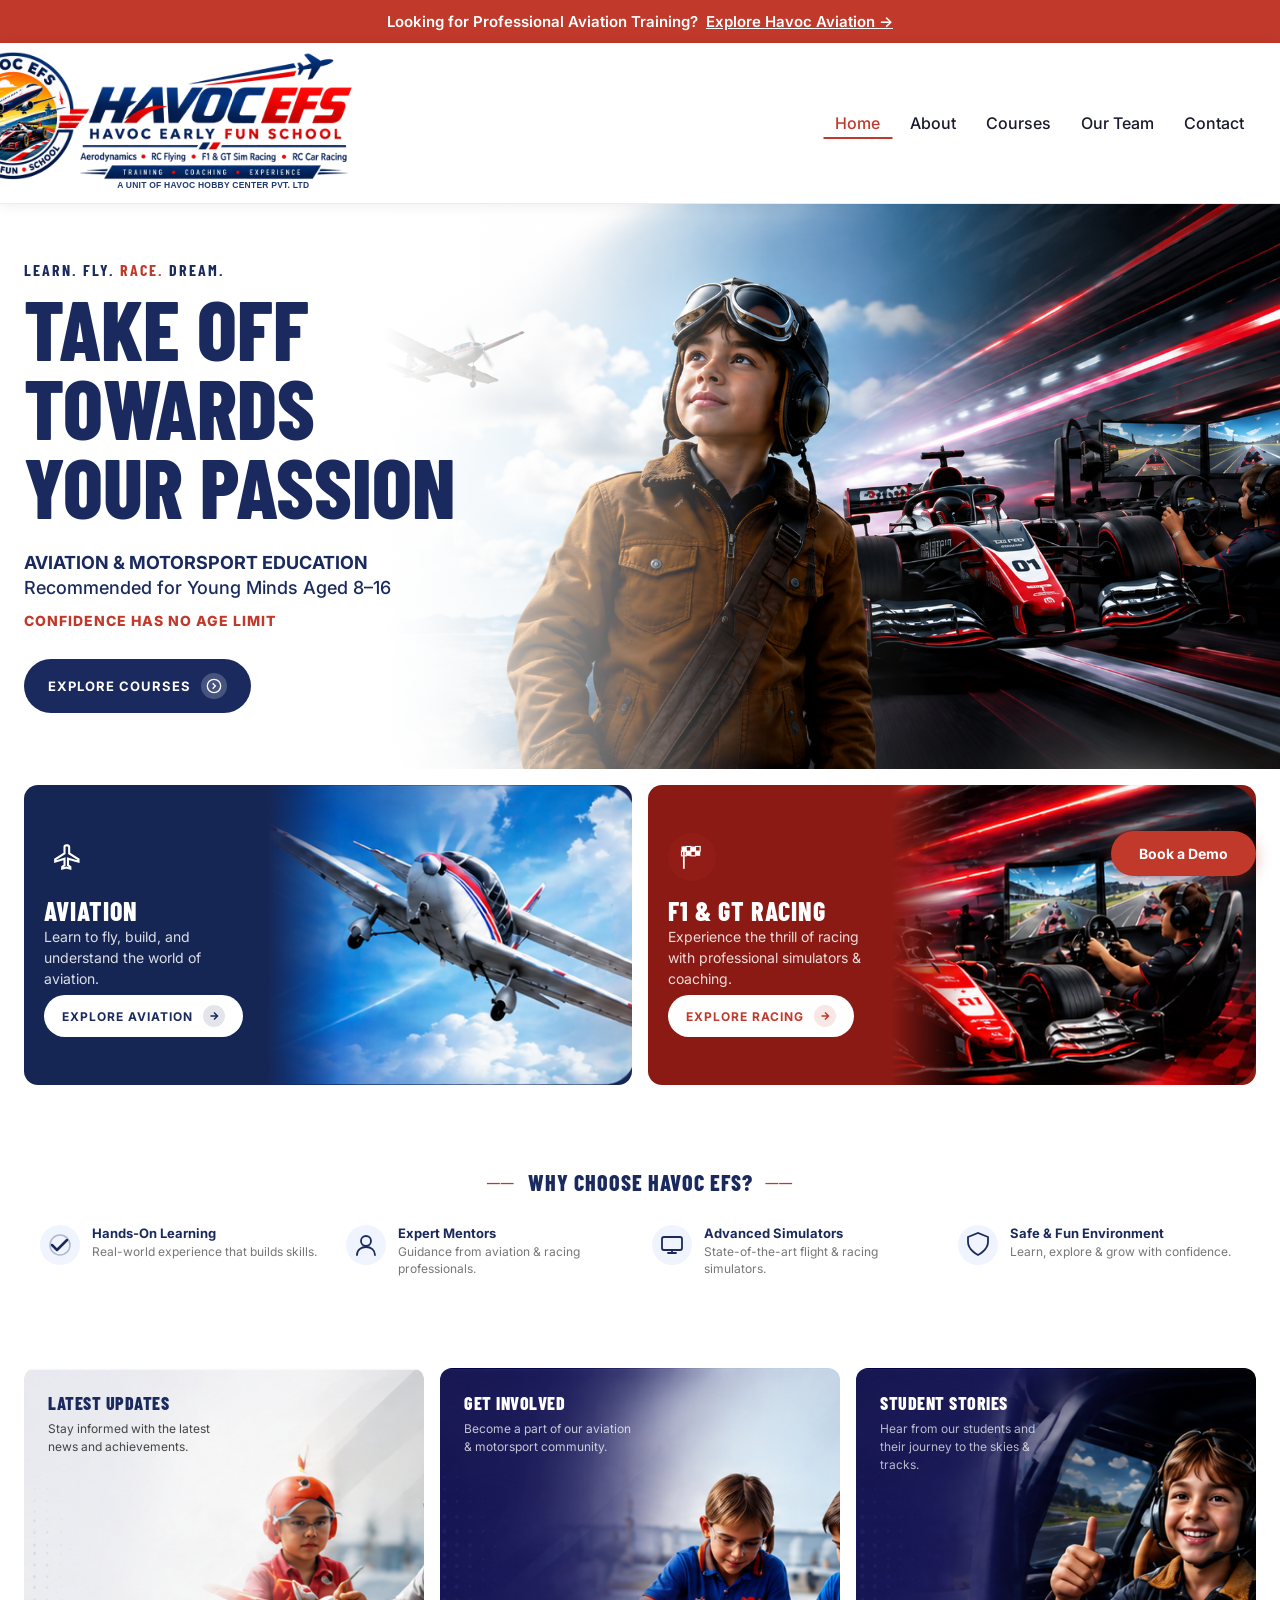
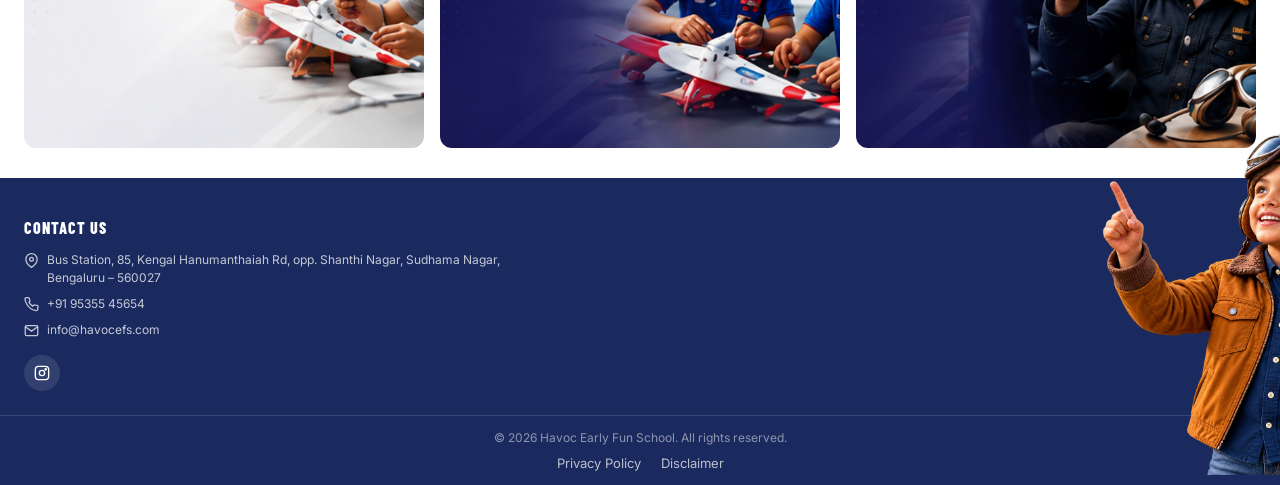
==== commit 8eddd721: "UI improvements: floating demo button and mobile header layout tweaks" ====
--- a/index.html
+++ b/index.html
@@ -28,17 +28,18 @@
           <img src="assets/home-page/logo.svg" alt="Havoc EFS – Havoc Early Fun School" class="nav-logo-img" />
         </a>
       </div>
-      <button class="mobile-menu-btn" id="mobile-menu-btn" aria-label="Toggle Menu">
-        <svg width="24" height="24" viewBox="0 0 24 24" fill="none" stroke="currentColor" stroke-width="2"><line x1="3" y1="12" x2="21" y2="12"/><line x1="3" y1="6" x2="21" y2="6"/><line x1="3" y1="18" x2="21" y2="18"/></svg>
-      </button>
-      <nav class="nav-links">
-        <a href="/" class="nav-link active" id="nav-home">Home</a>
-        <a href="/about" class="nav-link" id="nav-about">About</a>
-        <a href="/courses" class="nav-link" id="nav-courses">Courses</a>
-
-        <a href="/team" class="nav-link" id="nav-team">Our Team</a>
-        <a href="/contact" class="nav-link" id="nav-contact">Contact</a>
-      </nav>
+      <div class="nav-right" style="display: flex; align-items: center;">
+        <nav class="nav-links">
+          <a href="/" class="nav-link active" id="nav-home">Home</a>
+          <a href="/about" class="nav-link" id="nav-about">About</a>
+          <a href="/courses" class="nav-link" id="nav-courses">Courses</a>
+          <a href="/team" class="nav-link" id="nav-team">Our Team</a>
+          <a href="/contact" class="nav-link" id="nav-contact">Contact</a>
+        </nav>
+        <button class="mobile-menu-btn" id="mobile-menu-btn" aria-label="Toggle Menu">
+          <svg width="24" height="24" viewBox="0 0 24 24" fill="none" stroke="currentColor" stroke-width="2"><line x1="3" y1="12" x2="21" y2="12"/><line x1="3" y1="6" x2="21" y2="6"/><line x1="3" y1="18" x2="21" y2="18"/></svg>
+        </button>
+      </div>
     </div>
   </header>
 
@@ -246,6 +247,10 @@
   </footer>
 
   <script src="script.js"></script>
+
+  <a href="https://havoc-sim-podium.onrender.com/book" class="floating-demo-btn">
+    Book a Demo
+  </a>
 </body>
 </html>
 
--- a/style.css
+++ b/style.css
@@ -106,7 +106,7 @@
   width: auto;
   display: block;
   object-fit: contain;
-  margin-left: -72px;
+  margin-left: -90px;
 }
 
 .nav-logo-group {
@@ -191,6 +191,24 @@
   text-decoration: none;
   margin-left: 10px;
   transition: background 0.2s, transform 0.15s;
+}
+
+@media (max-width: 768px) {
+  .nav-right {
+    position: absolute;
+    right: 24px;
+  }
+
+  .nav-logo-img {
+    max-height: 110px !important;
+  }
+
+  .btn-login {
+    margin-left: 5px !important;
+    margin-right: 5px !important;
+    padding: 6px 10px !important;
+    font-size: 11px !important;
+  }
 }
 
 .btn-login:hover {
@@ -1355,13 +1373,38 @@
 @media (max-width: 768px) {
   .nav-inner {
     min-height: 80px;
-    justify-content: space-between;
+    justify-content: center;
     position: relative;
   }
 
+  .nav-logo {
+    display: flex;
+    justify-content: center;
+    width: 100%;
+  }
+
   .nav-logo-img {
-    height: 100px;
-    margin-left: 0;
+    height: auto;
+    max-height: 100px;
+    max-width: 65vw;
+    margin-left: 0 !important;
+  }
+
+  .nav-right {
+    position: absolute;
+    right: 24px;
+    top: 50%;
+    transform: translateY(-50%);
+    display: flex;
+    align-items: center;
+  }
+
+  .nav-links {
+    display: none !important;
+  }
+
+  .nav-links.show {
+    display: flex !important;
   }
 
   .mobile-menu-btn {
@@ -1398,10 +1441,28 @@
   }
 
   .btn-login {
-    position: absolute;
-    right: 16px;
+    position: static;
+    right: auto;
     padding: 6px 12px;
     font-size: 11px;
+  }
+
+  @media (max-width: 768px) {
+    .nav-right {
+      position: absolute;
+      right: 24px;
+    }
+
+    .nav-logo-img {
+      max-height: 110px !important;
+    }
+
+    .btn-login {
+      margin-left: 5px !important;
+      margin-right: 5px !important;
+      padding: 6px 10px !important;
+      font-size: 11px !important;
+    }
   }
 
   /* Hero - mobile: text on top with white bg, image shows below */
@@ -1853,6 +1914,15 @@
 }
 
 @media (max-width: 768px) {
+  .nav-right {
+    position: absolute;
+    right: 24px;
+  }
+
+  .nav-logo-img {
+    max-height: 110px !important;
+  }
+
   .courses-title {
     font-size: 36px;
   }
@@ -2442,4 +2512,48 @@
   .pillar-img-wrap {
     height: 180px;
   }
+}
+
+/* ======= FLOATING BOOK DEMO BUTTON ======= */
+.floating-demo-btn {
+  position: fixed;
+  bottom: 24px;
+  right: 24px;
+  z-index: 9999;
+  background-color: var(--red);
+  color: #fff;
+  padding: 14px 28px;
+  border-radius: 50px;
+  font-weight: 700;
+  font-size: 14px;
+  text-decoration: none;
+  box-shadow: 0 4px 15px rgba(192, 57, 43, 0.4);
+  transition: transform 0.2s ease, background-color 0.2s ease, box-shadow 0.2s ease;
+  display: flex;
+  align-items: center;
+  gap: 8px;
+}
+
+.floating-demo-btn:hover {
+  background-color: var(--navy);
+  transform: translateY(-3px);
+  box-shadow: 0 8px 20px rgba(26, 42, 94, 0.4);
+}
+
+@media (max-width: 768px) {
+  .nav-right {
+    position: absolute;
+    right: 24px;
+  }
+
+  .nav-logo-img {
+    max-height: 110px !important;
+  }
+
+  .floating-demo-btn {
+    bottom: 20px;
+    right: 20px;
+    padding: 12px 24px;
+    font-size: 13px;
+  }
 }
